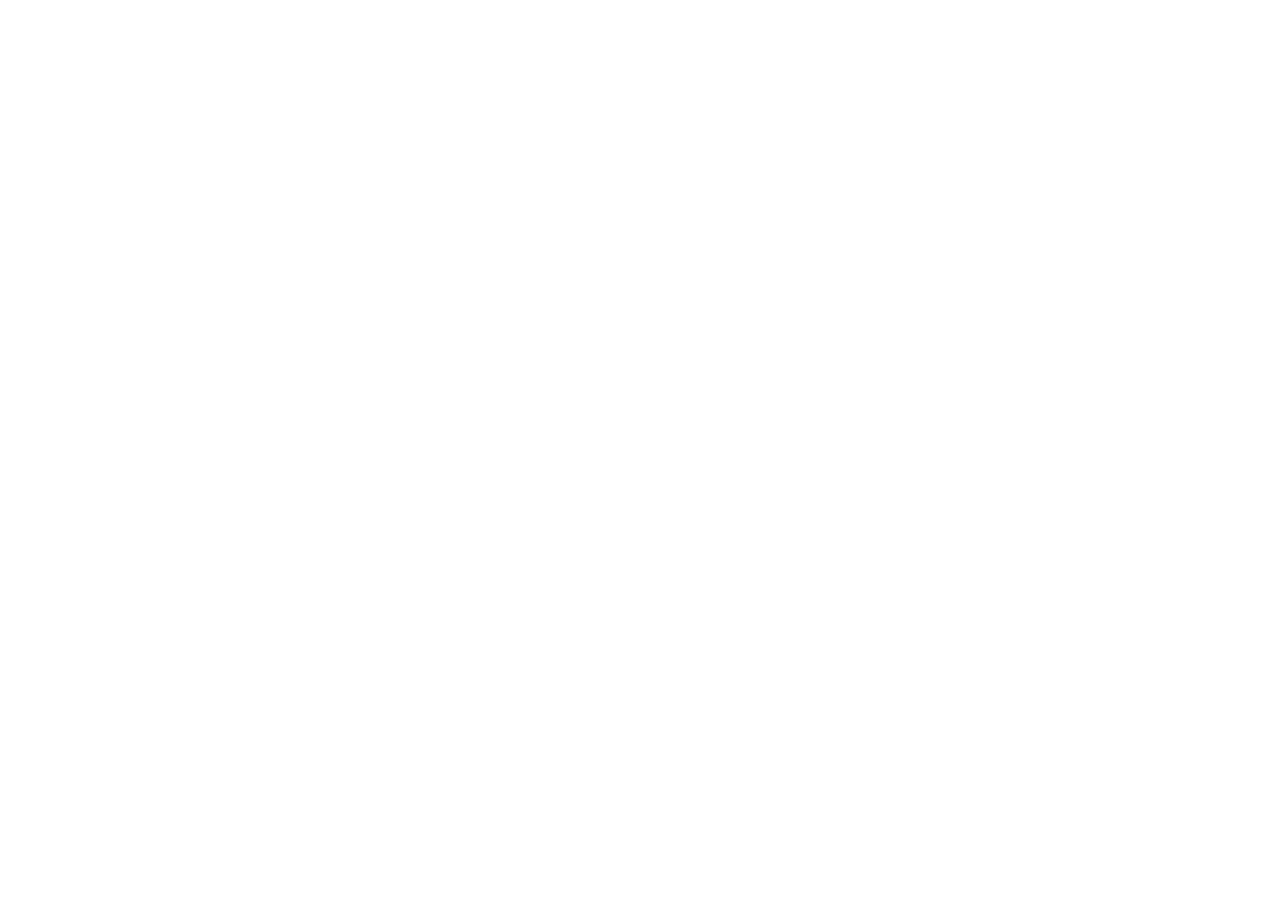
==== index.html @ 9b48b684 "init project" ====
<!DOCTYPE html>
<html lang="en">

<head>
    <meta charset="UTF-8">
    <meta name="viewport" content="width=device-width, initial-scale=1.0">
    <title>Document</title>
</head>

<body>

</body>

</html>
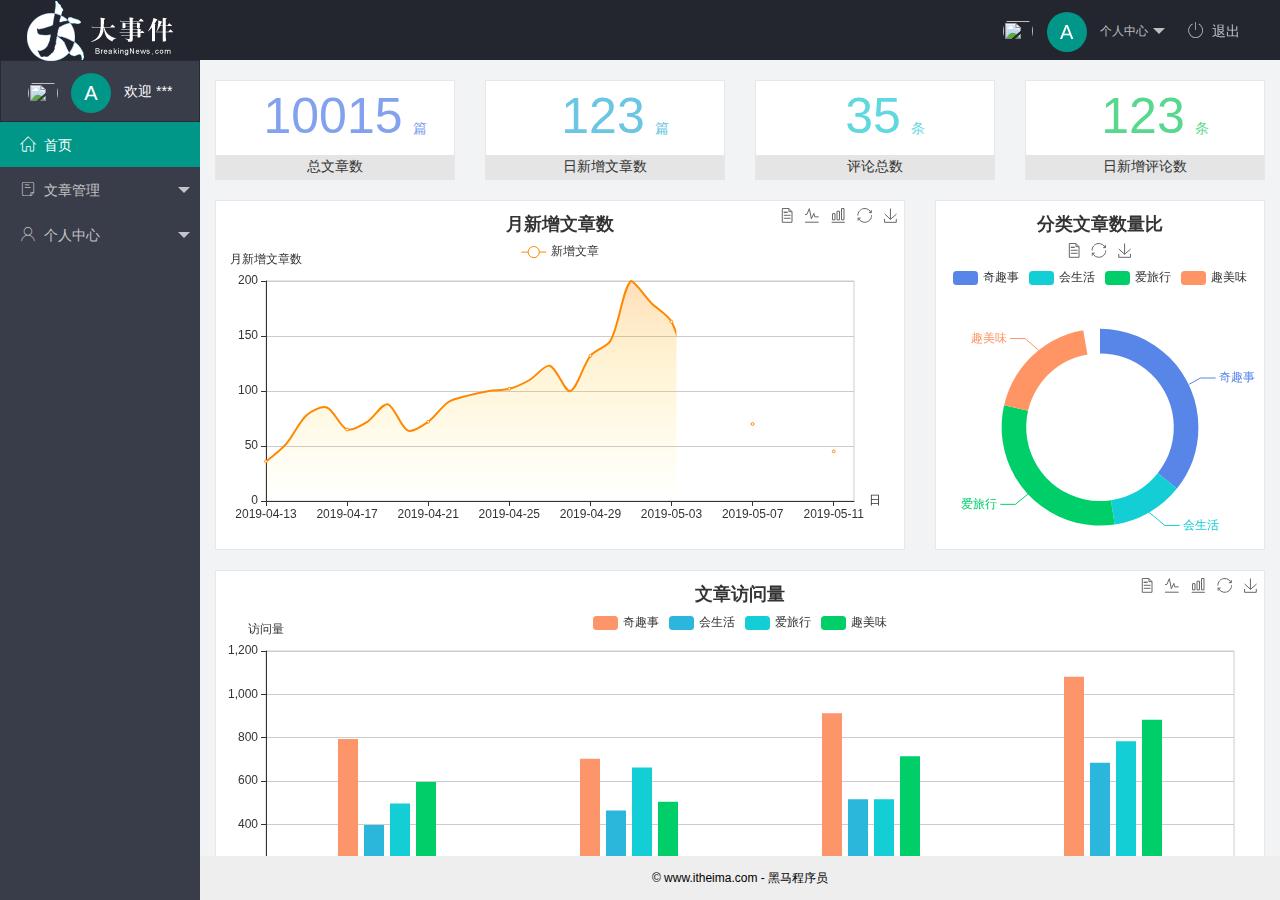
==== commit 0324b7dc: "完成了主页功能的开发" ====
--- a/index.html
+++ b/index.html
@@ -5,10 +5,81 @@
     <meta charset="UTF-8">
     <meta name="viewport" content="width=device-width, initial-scale=1.0">
     <title>Document</title>
+    <link rel="stylesheet" href="/assets/lib/layui/css/layui.css">
+    <!-- 导入第三方图标库 -->
+    <link rel="stylesheet" href="/assets/fonts/iconfont.css">
+    <link rel="stylesheet" href="/assets/css/index.css">
 </head>
 
-<body>
+<body class="layui-layout-body">
+    <div class="layui-layout layui-layout-admin">
+        <div class="layui-header">
+            <div class="layui-logo">
+                <img src="/assets/images/logo.png" alt="">
+            </div>
+            <ul class="layui-nav layui-layout-right">
+                <li class="layui-nav-item">
+                    <a href="javascript:;" class="userinfo">
+                        <img src="http://t.cn/RCzsdCq" class="layui-nav-img">
+                        <span class="text-avatar">A</span> 个人中心
+                    </a>
+                    <dl class="layui-nav-child">
+                        <dd><a href="javascript:;">基本资料</a></dd>
+                        <dd><a href="javascript:;">更换头像</a></dd>
+                        <dd><a href="javascript:;">重置密码</a></dd>
+                    </dl>
+                </li>
+                <li class="layui-nav-item"><a href="javascript:;" id="btnLogout"><span
+                            class="iconfont icon-tuichu"></span>退出</a></li>
+            </ul>
+        </div>
 
+        <div class="layui-side layui-bg-black">
+            <div class="layui-side-scroll">
+                <!-- 左侧导航区域（可配合layui已有的垂直导航） -->
+                <ul class="layui-nav layui-nav-tree" lay-filter="test" lay-shrink="all">
+                    <div class="userinfo">
+                        <img src="http://t.cn/RCzsdCq" class="layui-nav-img">
+                        <span class="text-avatar">A</span>
+                        <span id="welcome">欢迎 ***</span>
+                    </div>
+                    <li class="layui-nav-item layui-this">
+                        <a href="/home/dashboard.html" target="fm"><span class="iconfont icon-home"></span>首页</a>
+                    </li>
+                    <li class="layui-nav-item">
+                        <a class="" href="javascript:;"><span class="iconfont icon-16"></span>文章管理</a>
+                        <dl class="layui-nav-child">
+                            <dd><a href="javascript:;"><i class="layui-icon layui-icon-app"></i>文章类别</a></dd>
+                            <dd><a href="javascript:;"><i class="layui-icon layui-icon-app"></i>文章列表</a></dd>
+                            <dd><a href="javascript:;"><i class="layui-icon layui-icon-app"></i>发表文章</a></dd>
+                        </dl>
+                    </li>
+                    <li class="layui-nav-item">
+                        <a href="javascript:;"><span class="iconfont icon-user"></span>个人中心</a>
+                        <dl class="layui-nav-child">
+                            <dd><a href="javascript:;"><i class="layui-icon layui-icon-app"></i>基本资料</a></dd>
+                            <dd><a href="javascript:;"><i class="layui-icon layui-icon-app"></i>更换头像</a></dd>
+                            <dd><a href="javascript:;"><i class="layui-icon layui-icon-app"></i>重置密码</a></dd>
+                        </dl>
+                    </li>
+                </ul>
+            </div>
+        </div>
+
+        <div class="layui-body">
+            <iframe name="fm" src="/home/dashboard.html" frameborder="0"></iframe>
+        </div>
+
+        <div class="layui-footer">
+            <!-- 底部固定区域 -->
+            © www.itheima.com - 黑马程序员
+        </div>
+    </div>
+    <!-- 导入layui的js文件 -->
+    <script src="/assets/lib/layui/layui.all.js"></script>
+    <script src="/assets/lib/jquery.js"></script>
+    <script src="/assets/js/baseAPI.js"></script>
+    <script src="/assets/js/index.js"></script>
 </body>
 
 </html>--- a/assets/lib/layui/css/layui.css
+++ b/assets/lib/layui/css/layui.css
@@ -0,0 +1,2 @@
+/** layui-v2.5.5 MIT License By https://www.layui.com */
+ .layui-inline,img{display:inline-block;vertical-align:middle}h1,h2,h3,h4,h5,h6{font-weight:400}.layui-edge,.layui-header,.layui-inline,.layui-main{position:relative}.layui-body,.layui-edge,.layui-elip{overflow:hidden}.layui-btn,.layui-edge,.layui-inline,img{vertical-align:middle}.layui-btn,.layui-disabled,.layui-icon,.layui-unselect{-moz-user-select:none;-webkit-user-select:none;-ms-user-select:none}.layui-elip,.layui-form-checkbox span,.layui-form-pane .layui-form-label{text-overflow:ellipsis;white-space:nowrap}.layui-breadcrumb,.layui-tree-btnGroup{visibility:hidden}blockquote,body,button,dd,div,dl,dt,form,h1,h2,h3,h4,h5,h6,input,li,ol,p,pre,td,textarea,th,ul{margin:0;padding:0;-webkit-tap-highlight-color:rgba(0,0,0,0)}a:active,a:hover{outline:0}img{border:none}li{list-style:none}table{border-collapse:collapse;border-spacing:0}h4,h5,h6{font-size:100%}button,input,optgroup,option,select,textarea{font-family:inherit;font-size:inherit;font-style:inherit;font-weight:inherit;outline:0}pre{white-space:pre-wrap;white-space:-moz-pre-wrap;white-space:-pre-wrap;white-space:-o-pre-wrap;word-wrap:break-word}body{line-height:24px;font:14px Helvetica Neue,Helvetica,PingFang SC,Tahoma,Arial,sans-serif}hr{height:1px;margin:10px 0;border:0;clear:both}a{color:#333;text-decoration:none}a:hover{color:#777}a cite{font-style:normal;*cursor:pointer}.layui-border-box,.layui-border-box *{box-sizing:border-box}.layui-box,.layui-box *{box-sizing:content-box}.layui-clear{clear:both;*zoom:1}.layui-clear:after{content:'\20';clear:both;*zoom:1;display:block;height:0}.layui-inline{*display:inline;*zoom:1}.layui-edge{display:inline-block;width:0;height:0;border-width:6px;border-style:dashed;border-color:transparent}.layui-edge-top{top:-4px;border-bottom-color:#999;border-bottom-style:solid}.layui-edge-right{border-left-color:#999;border-left-style:solid}.layui-edge-bottom{top:2px;border-top-color:#999;border-top-style:solid}.layui-edge-left{border-right-color:#999;border-right-style:solid}.layui-disabled,.layui-disabled:hover{color:#d2d2d2!important;cursor:not-allowed!important}.layui-circle{border-radius:100%}.layui-show{display:block!important}.layui-hide{display:none!important}@font-face{font-family:layui-icon;src:url(../font/iconfont.eot?v=250);src:url(../font/iconfont.eot?v=250#iefix) format('embedded-opentype'),url(../font/iconfont.woff2?v=250) format('woff2'),url(../font/iconfont.woff?v=250) format('woff'),url(../font/iconfont.ttf?v=250) format('truetype'),url(../font/iconfont.svg?v=250#layui-icon) format('svg')}.layui-icon{font-family:layui-icon!important;font-size:16px;font-style:normal;-webkit-font-smoothing:antialiased;-moz-osx-font-smoothing:grayscale}.layui-icon-reply-fill:before{content:"\e611"}.layui-icon-set-fill:before{content:"\e614"}.layui-icon-menu-fill:before{content:"\e60f"}.layui-icon-search:before{content:"\e615"}.layui-icon-share:before{content:"\e641"}.layui-icon-set-sm:before{content:"\e620"}.layui-icon-engine:before{content:"\e628"}.layui-icon-close:before{content:"\1006"}.layui-icon-close-fill:before{content:"\1007"}.layui-icon-chart-screen:before{content:"\e629"}.layui-icon-star:before{content:"\e600"}.layui-icon-circle-dot:before{content:"\e617"}.layui-icon-chat:before{content:"\e606"}.layui-icon-release:before{content:"\e609"}.layui-icon-list:before{content:"\e60a"}.layui-icon-chart:before{content:"\e62c"}.layui-icon-ok-circle:before{content:"\1005"}.layui-icon-layim-theme:before{content:"\e61b"}.layui-icon-table:before{content:"\e62d"}.layui-icon-right:before{content:"\e602"}.layui-icon-left:before{content:"\e603"}.layui-icon-cart-simple:before{content:"\e698"}.layui-icon-face-cry:before{content:"\e69c"}.layui-icon-face-smile:before{content:"\e6af"}.layui-icon-survey:before{content:"\e6b2"}.layui-icon-tree:before{content:"\e62e"}.layui-icon-upload-circle:before{content:"\e62f"}.layui-icon-add-circle:before{content:"\e61f"}.layui-icon-download-circle:before{content:"\e601"}.layui-icon-templeate-1:before{content:"\e630"}.layui-icon-util:before{content:"\e631"}.layui-icon-face-surprised:before{content:"\e664"}.layui-icon-edit:before{content:"\e642"}.layui-icon-speaker:before{content:"\e645"}.layui-icon-down:before{content:"\e61a"}.layui-icon-file:before{content:"\e621"}.layui-icon-layouts:before{content:"\e632"}.layui-icon-rate-half:before{content:"\e6c9"}.layui-icon-add-circle-fine:before{content:"\e608"}.layui-icon-prev-circle:before{content:"\e633"}.layui-icon-read:before{content:"\e705"}.layui-icon-404:before{content:"\e61c"}.layui-icon-carousel:before{content:"\e634"}.layui-icon-help:before{content:"\e607"}.layui-icon-code-circle:before{content:"\e635"}.layui-icon-water:before{content:"\e636"}.layui-icon-username:before{content:"\e66f"}.layui-icon-find-fill:before{content:"\e670"}.layui-icon-about:before{content:"\e60b"}.layui-icon-location:before{content:"\e715"}.layui-icon-up:before{content:"\e619"}.layui-icon-pause:before{content:"\e651"}.layui-icon-date:before{content:"\e637"}.layui-icon-layim-uploadfile:before{content:"\e61d"}.layui-icon-delete:before{content:"\e640"}.layui-icon-play:before{content:"\e652"}.layui-icon-top:before{content:"\e604"}.layui-icon-friends:before{content:"\e612"}.layui-icon-refresh-3:before{content:"\e9aa"}.layui-icon-ok:before{content:"\e605"}.layui-icon-layer:before{content:"\e638"}.layui-icon-face-smile-fine:before{content:"\e60c"}.layui-icon-dollar:before{content:"\e659"}.layui-icon-group:before{content:"\e613"}.layui-icon-layim-download:before{content:"\e61e"}.layui-icon-picture-fine:before{content:"\e60d"}.layui-icon-link:before{content:"\e64c"}.layui-icon-diamond:before{content:"\e735"}.layui-icon-log:before{content:"\e60e"}.layui-icon-rate-solid:before{content:"\e67a"}.layui-icon-fonts-del:before{content:"\e64f"}.layui-icon-unlink:before{content:"\e64d"}.layui-icon-fonts-clear:before{content:"\e639"}.layui-icon-triangle-r:before{content:"\e623"}.layui-icon-circle:before{content:"\e63f"}.layui-icon-radio:before{content:"\e643"}.layui-icon-align-center:before{content:"\e647"}.layui-icon-align-right:before{content:"\e648"}.layui-icon-align-left:before{content:"\e649"}.layui-icon-loading-1:before{content:"\e63e"}.layui-icon-return:before{content:"\e65c"}.layui-icon-fonts-strong:before{content:"\e62b"}.layui-icon-upload:before{content:"\e67c"}.layui-icon-dialogue:before{content:"\e63a"}.layui-icon-video:before{content:"\e6ed"}.layui-icon-headset:before{content:"\e6fc"}.layui-icon-cellphone-fine:before{content:"\e63b"}.layui-icon-add-1:before{content:"\e654"}.layui-icon-face-smile-b:before{content:"\e650"}.layui-icon-fonts-html:before{content:"\e64b"}.layui-icon-form:before{content:"\e63c"}.layui-icon-cart:before{content:"\e657"}.layui-icon-camera-fill:before{content:"\e65d"}.layui-icon-tabs:before{content:"\e62a"}.layui-icon-fonts-code:before{content:"\e64e"}.layui-icon-fire:before{content:"\e756"}.layui-icon-set:before{content:"\e716"}.layui-icon-fonts-u:before{content:"\e646"}.layui-icon-triangle-d:before{content:"\e625"}.layui-icon-tips:before{content:"\e702"}.layui-icon-picture:before{content:"\e64a"}.layui-icon-more-vertical:before{content:"\e671"}.layui-icon-flag:before{content:"\e66c"}.layui-icon-loading:before{content:"\e63d"}.layui-icon-fonts-i:before{content:"\e644"}.layui-icon-refresh-1:before{content:"\e666"}.layui-icon-rmb:before{content:"\e65e"}.layui-icon-home:before{content:"\e68e"}.layui-icon-user:before{content:"\e770"}.layui-icon-notice:before{content:"\e667"}.layui-icon-login-weibo:before{content:"\e675"}.layui-icon-voice:before{content:"\e688"}.layui-icon-upload-drag:before{content:"\e681"}.layui-icon-login-qq:before{content:"\e676"}.layui-icon-snowflake:before{content:"\e6b1"}.layui-icon-file-b:before{content:"\e655"}.layui-icon-template:before{content:"\e663"}.layui-icon-auz:before{content:"\e672"}.layui-icon-console:before{content:"\e665"}.layui-icon-app:before{content:"\e653"}.layui-icon-prev:before{content:"\e65a"}.layui-icon-website:before{content:"\e7ae"}.layui-icon-next:before{content:"\e65b"}.layui-icon-component:before{content:"\e857"}.layui-icon-more:before{content:"\e65f"}.layui-icon-login-wechat:before{content:"\e677"}.layui-icon-shrink-right:before{content:"\e668"}.layui-icon-spread-left:before{content:"\e66b"}.layui-icon-camera:before{content:"\e660"}.layui-icon-note:before{content:"\e66e"}.layui-icon-refresh:before{content:"\e669"}.layui-icon-female:before{content:"\e661"}.layui-icon-male:before{content:"\e662"}.layui-icon-password:before{content:"\e673"}.layui-icon-senior:before{content:"\e674"}.layui-icon-theme:before{content:"\e66a"}.layui-icon-tread:before{content:"\e6c5"}.layui-icon-praise:before{content:"\e6c6"}.layui-icon-star-fill:before{content:"\e658"}.layui-icon-rate:before{content:"\e67b"}.layui-icon-template-1:before{content:"\e656"}.layui-icon-vercode:before{content:"\e679"}.layui-icon-cellphone:before{content:"\e678"}.layui-icon-screen-full:before{content:"\e622"}.layui-icon-screen-restore:before{content:"\e758"}.layui-icon-cols:before{content:"\e610"}.layui-icon-export:before{content:"\e67d"}.layui-icon-print:before{content:"\e66d"}.layui-icon-slider:before{content:"\e714"}.layui-icon-addition:before{content:"\e624"}.layui-icon-subtraction:before{content:"\e67e"}.layui-icon-service:before{content:"\e626"}.layui-icon-transfer:before{content:"\e691"}.layui-main{width:1140px;margin:0 auto}.layui-header{z-index:1000;height:60px}.layui-header a:hover{transition:all .5s;-webkit-transition:all .5s}.layui-side{position:fixed;left:0;top:0;bottom:0;z-index:999;width:200px;overflow-x:hidden}.layui-side-scroll{position:relative;width:220px;height:100%;overflow-x:hidden}.layui-body{position:absolute;left:200px;right:0;top:0;bottom:0;z-index:998;width:auto;overflow-y:auto;box-sizing:border-box}.layui-layout-body{overflow:hidden}.layui-layout-admin .layui-header{background-color:#23262E}.layui-layout-admin .layui-side{top:60px;width:200px;overflow-x:hidden}.layui-layout-admin .layui-body{position:fixed;top:60px;bottom:44px}.layui-layout-admin .layui-main{width:auto;margin:0 15px}.layui-layout-admin .layui-footer{position:fixed;left:200px;right:0;bottom:0;height:44px;line-height:44px;padding:0 15px;background-color:#eee}.layui-layout-admin .layui-logo{position:absolute;left:0;top:0;width:200px;height:100%;line-height:60px;text-align:center;color:#009688;font-size:16px}.layui-layout-admin .layui-header .layui-nav{background:0 0}.layui-layout-left{position:absolute!important;left:200px;top:0}.layui-layout-right{position:absolute!important;right:0;top:0}.layui-container{position:relative;margin:0 auto;padding:0 15px;box-sizing:border-box}.layui-fluid{position:relative;margin:0 auto;padding:0 15px}.layui-row:after,.layui-row:before{content:'';display:block;clear:both}.layui-col-lg1,.layui-col-lg10,.layui-col-lg11,.layui-col-lg12,.layui-col-lg2,.layui-col-lg3,.layui-col-lg4,.layui-col-lg5,.layui-col-lg6,.layui-col-lg7,.layui-col-lg8,.layui-col-lg9,.layui-col-md1,.layui-col-md10,.layui-col-md11,.layui-col-md12,.layui-col-md2,.layui-col-md3,.layui-col-md4,.layui-col-md5,.layui-col-md6,.layui-col-md7,.layui-col-md8,.layui-col-md9,.layui-col-sm1,.layui-col-sm10,.layui-col-sm11,.layui-col-sm12,.layui-col-sm2,.layui-col-sm3,.layui-col-sm4,.layui-col-sm5,.layui-col-sm6,.layui-col-sm7,.layui-col-sm8,.layui-col-sm9,.layui-col-xs1,.layui-col-xs10,.layui-col-xs11,.layui-col-xs12,.layui-col-xs2,.layui-col-xs3,.layui-col-xs4,.layui-col-xs5,.layui-col-xs6,.layui-col-xs7,.layui-col-xs8,.layui-col-xs9{position:relative;display:block;box-sizing:border-box}.layui-col-xs1,.layui-col-xs10,.layui-col-xs11,.layui-col-xs12,.layui-col-xs2,.layui-col-xs3,.layui-col-xs4,.layui-col-xs5,.layui-col-xs6,.layui-col-xs7,.layui-col-xs8,.layui-col-xs9{float:left}.layui-col-xs1{width:8.33333333%}.layui-col-xs2{width:16.66666667%}.layui-col-xs3{width:25%}.layui-col-xs4{width:33.33333333%}.layui-col-xs5{width:41.66666667%}.layui-col-xs6{width:50%}.layui-col-xs7{width:58.33333333%}.layui-col-xs8{width:66.66666667%}.layui-col-xs9{width:75%}.layui-col-xs10{width:83.33333333%}.layui-col-xs11{width:91.66666667%}.layui-col-xs12{width:100%}.layui-col-xs-offset1{margin-left:8.33333333%}.layui-col-xs-offset2{margin-left:16.66666667%}.layui-col-xs-offset3{margin-left:25%}.layui-col-xs-offset4{margin-left:33.33333333%}.layui-col-xs-offset5{margin-left:41.66666667%}.layui-col-xs-offset6{margin-left:50%}.layui-col-xs-offset7{margin-left:58.33333333%}.layui-col-xs-offset8{margin-left:66.66666667%}.layui-col-xs-offset9{margin-left:75%}.layui-col-xs-offset10{margin-left:83.33333333%}.layui-col-xs-offset11{margin-left:91.66666667%}.layui-col-xs-offset12{margin-left:100%}@media screen and (max-width:768px){.layui-hide-xs{display:none!important}.layui-show-xs-block{display:block!important}.layui-show-xs-inline{display:inline!important}.layui-show-xs-inline-block{display:inline-block!important}}@media screen and (min-width:768px){.layui-container{width:750px}.layui-hide-sm{display:none!important}.layui-show-sm-block{display:block!important}.layui-show-sm-inline{display:inline!important}.layui-show-sm-inline-block{display:inline-block!important}.layui-col-sm1,.layui-col-sm10,.layui-col-sm11,.layui-col-sm12,.layui-col-sm2,.layui-col-sm3,.layui-col-sm4,.layui-col-sm5,.layui-col-sm6,.layui-col-sm7,.layui-col-sm8,.layui-col-sm9{float:left}.layui-col-sm1{width:8.33333333%}.layui-col-sm2{width:16.66666667%}.layui-col-sm3{width:25%}.layui-col-sm4{width:33.33333333%}.layui-col-sm5{width:41.66666667%}.layui-col-sm6{width:50%}.layui-col-sm7{width:58.33333333%}.layui-col-sm8{width:66.66666667%}.layui-col-sm9{width:75%}.layui-col-sm10{width:83.33333333%}.layui-col-sm11{width:91.66666667%}.layui-col-sm12{width:100%}.layui-col-sm-offset1{margin-left:8.33333333%}.layui-col-sm-offset2{margin-left:16.66666667%}.layui-col-sm-offset3{margin-left:25%}.layui-col-sm-offset4{margin-left:33.33333333%}.layui-col-sm-offset5{margin-left:41.66666667%}.layui-col-sm-offset6{margin-left:50%}.layui-col-sm-offset7{margin-left:58.33333333%}.layui-col-sm-offset8{margin-left:66.66666667%}.layui-col-sm-offset9{margin-left:75%}.layui-col-sm-offset10{margin-left:83.33333333%}.layui-col-sm-offset11{margin-left:91.66666667%}.layui-col-sm-offset12{margin-left:100%}}@media screen and (min-width:992px){.layui-container{width:970px}.layui-hide-md{display:none!important}.layui-show-md-block{display:block!important}.layui-show-md-inline{display:inline!important}.layui-show-md-inline-block{display:inline-block!important}.layui-col-md1,.layui-col-md10,.layui-col-md11,.layui-col-md12,.layui-col-md2,.layui-col-md3,.layui-col-md4,.layui-col-md5,.layui-col-md6,.layui-col-md7,.layui-col-md8,.layui-col-md9{float:left}.layui-col-md1{width:8.33333333%}.layui-col-md2{width:16.66666667%}.layui-col-md3{width:25%}.layui-col-md4{width:33.33333333%}.layui-col-md5{width:41.66666667%}.layui-col-md6{width:50%}.layui-col-md7{width:58.33333333%}.layui-col-md8{width:66.66666667%}.layui-col-md9{width:75%}.layui-col-md10{width:83.33333333%}.layui-col-md11{width:91.66666667%}.layui-col-md12{width:100%}.layui-col-md-offset1{margin-left:8.33333333%}.layui-col-md-offset2{margin-left:16.66666667%}.layui-col-md-offset3{margin-left:25%}.layui-col-md-offset4{margin-left:33.33333333%}.layui-col-md-offset5{margin-left:41.66666667%}.layui-col-md-offset6{margin-left:50%}.layui-col-md-offset7{margin-left:58.33333333%}.layui-col-md-offset8{margin-left:66.66666667%}.layui-col-md-offset9{margin-left:75%}.layui-col-md-offset10{margin-left:83.33333333%}.layui-col-md-offset11{margin-left:91.66666667%}.layui-col-md-offset12{margin-left:100%}}@media screen and (min-width:1200px){.layui-container{width:1170px}.layui-hide-lg{display:none!important}.layui-show-lg-block{display:block!important}.layui-show-lg-inline{display:inline!important}.layui-show-lg-inline-block{display:inline-block!important}.layui-col-lg1,.layui-col-lg10,.layui-col-lg11,.layui-col-lg12,.layui-col-lg2,.layui-col-lg3,.layui-col-lg4,.layui-col-lg5,.layui-col-lg6,.layui-col-lg7,.layui-col-lg8,.layui-col-lg9{float:left}.layui-col-lg1{width:8.33333333%}.layui-col-lg2{width:16.66666667%}.layui-col-lg3{width:25%}.layui-col-lg4{width:33.33333333%}.layui-col-lg5{width:41.66666667%}.layui-col-lg6{width:50%}.layui-col-lg7{width:58.33333333%}.layui-col-lg8{width:66.66666667%}.layui-col-lg9{width:75%}.layui-col-lg10{width:83.33333333%}.layui-col-lg11{width:91.66666667%}.layui-col-lg12{width:100%}.layui-col-lg-offset1{margin-left:8.33333333%}.layui-col-lg-offset2{margin-left:16.66666667%}.layui-col-lg-offset3{margin-left:25%}.layui-col-lg-offset4{margin-left:33.33333333%}.layui-col-lg-offset5{margin-left:41.66666667%}.layui-col-lg-offset6{margin-left:50%}.layui-col-lg-offset7{margin-left:58.33333333%}.layui-col-lg-offset8{margin-left:66.66666667%}.layui-col-lg-offset9{margin-left:75%}.layui-col-lg-offset10{margin-left:83.33333333%}.layui-col-lg-offset11{margin-left:91.66666667%}.layui-col-lg-offset12{margin-left:100%}}.layui-col-space1{margin:-.5px}.layui-col-space1>*{padding:.5px}.layui-col-space3{margin:-1.5px}.layui-col-space3>*{padding:1.5px}.layui-col-space5{margin:-2.5px}.layui-col-space5>*{padding:2.5px}.layui-col-space8{margin:-3.5px}.layui-col-space8>*{padding:3.5px}.layui-col-space10{margin:-5px}.layui-col-space10>*{padding:5px}.layui-col-space12{margin:-6px}.layui-col-space12>*{padding:6px}.layui-col-space15{margin:-7.5px}.layui-col-space15>*{padding:7.5px}.layui-col-space18{margin:-9px}.layui-col-space18>*{padding:9px}.layui-col-space20{margin:-10px}.layui-col-space20>*{padding:10px}.layui-col-space22{margin:-11px}.layui-col-space22>*{padding:11px}.layui-col-space25{margin:-12.5px}.layui-col-space25>*{padding:12.5px}.layui-col-space30{margin:-15px}.layui-col-space30>*{padding:15px}.layui-btn,.layui-input,.layui-select,.layui-textarea,.layui-upload-button{outline:0;-webkit-appearance:none;transition:all .3s;-webkit-transition:all .3s;box-sizing:border-box}.layui-elem-quote{margin-bottom:10px;padding:15px;line-height:22px;border-left:5px solid #009688;border-radius:0 2px 2px 0;background-color:#f2f2f2}.layui-quote-nm{border-style:solid;border-width:1px 1px 1px 5px;background:0 0}.layui-elem-field{margin-bottom:10px;padding:0;border-width:1px;border-style:solid}.layui-elem-field legend{margin-left:20px;padding:0 10px;font-size:20px;font-weight:300}.layui-field-title{margin:10px 0 20px;border-width:1px 0 0}.layui-field-box{padding:10px 15px}.layui-field-title .layui-field-box{padding:10px 0}.layui-progress{position:relative;height:6px;border-radius:20px;background-color:#e2e2e2}.layui-progress-bar{position:absolute;left:0;top:0;width:0;max-width:100%;height:6px;border-radius:20px;text-align:right;background-color:#5FB878;transition:all .3s;-webkit-transition:all .3s}.layui-progress-big,.layui-progress-big .layui-progress-bar{height:18px;line-height:18px}.layui-progress-text{position:relative;top:-20px;line-height:18px;font-size:12px;color:#666}.layui-progress-big .layui-progress-text{position:static;padding:0 10px;color:#fff}.layui-collapse{border-width:1px;border-style:solid;border-radius:2px}.layui-colla-content,.layui-colla-item{border-top-width:1px;border-top-style:solid}.layui-colla-item:first-child{border-top:none}.layui-colla-title{position:relative;height:42px;line-height:42px;padding:0 15px 0 35px;color:#333;background-color:#f2f2f2;cursor:pointer;font-size:14px;overflow:hidden}.layui-colla-content{display:none;padding:10px 15px;line-height:22px;color:#666}.layui-colla-icon{position:absolute;left:15px;top:0;font-size:14px}.layui-card{margin-bottom:15px;border-radius:2px;background-color:#fff;box-shadow:0 1px 2px 0 rgba(0,0,0,.05)}.layui-card:last-child{margin-bottom:0}.layui-card-header{position:relative;height:42px;line-height:42px;padding:0 15px;border-bottom:1px solid #f6f6f6;color:#333;border-radius:2px 2px 0 0;font-size:14px}.layui-bg-black,.layui-bg-blue,.layui-bg-cyan,.layui-bg-green,.layui-bg-orange,.layui-bg-red{color:#fff!important}.layui-card-body{position:relative;padding:10px 15px;line-height:24px}.layui-card-body[pad15]{padding:15px}.layui-card-body[pad20]{padding:20px}.layui-card-body .layui-table{margin:5px 0}.layui-card .layui-tab{margin:0}.layui-panel-window{position:relative;padding:15px;border-radius:0;border-top:5px solid #E6E6E6;background-color:#fff}.layui-auxiliar-moving{position:fixed;left:0;right:0;top:0;bottom:0;width:100%;height:100%;background:0 0;z-index:9999999999}.layui-form-label,.layui-form-mid,.layui-form-select,.layui-input-block,.layui-input-inline,.layui-textarea{position:relative}.layui-bg-red{background-color:#FF5722!important}.layui-bg-orange{background-color:#FFB800!important}.layui-bg-green{background-color:#009688!important}.layui-bg-cyan{background-color:#2F4056!important}.layui-bg-blue{background-color:#1E9FFF!important}.layui-bg-black{background-color:#393D49!important}.layui-bg-gray{background-color:#eee!important;color:#666!important}.layui-badge-rim,.layui-colla-content,.layui-colla-item,.layui-collapse,.layui-elem-field,.layui-form-pane .layui-form-item[pane],.layui-form-pane .layui-form-label,.layui-input,.layui-layedit,.layui-layedit-tool,.layui-quote-nm,.layui-select,.layui-tab-bar,.layui-tab-card,.layui-tab-title,.layui-tab-title .layui-this:after,.layui-textarea{border-color:#e6e6e6}.layui-timeline-item:before,hr{background-color:#e6e6e6}.layui-text{line-height:22px;font-size:14px;color:#666}.layui-text h1,.layui-text h2,.layui-text h3{font-weight:500;color:#333}.layui-text h1{font-size:30px}.layui-text h2{font-size:24px}.layui-text h3{font-size:18px}.layui-text a:not(.layui-btn){color:#01AAED}.layui-text a:not(.layui-btn):hover{text-decoration:underline}.layui-text ul{padding:5px 0 5px 15px}.layui-text ul li{margin-top:5px;list-style-type:disc}.layui-text em,.layui-word-aux{color:#999!important;padding:0 5px!important}.layui-btn{display:inline-block;height:38px;line-height:38px;padding:0 18px;background-color:#009688;color:#fff;white-space:nowrap;text-align:center;font-size:14px;border:none;border-radius:2px;cursor:pointer}.layui-btn:hover{opacity:.8;filter:alpha(opacity=80);color:#fff}.layui-btn:active{opacity:1;filter:alpha(opacity=100)}.layui-btn+.layui-btn{margin-left:10px}.layui-btn-container{font-size:0}.layui-btn-container .layui-btn{margin-right:10px;margin-bottom:10px}.layui-btn-container .layui-btn+.layui-btn{margin-left:0}.layui-table .layui-btn-container .layui-btn{margin-bottom:9px}.layui-btn-radius{border-radius:100px}.layui-btn .layui-icon{margin-right:3px;font-size:18px;vertical-align:bottom;vertical-align:middle\9}.layui-btn-primary{border:1px solid #C9C9C9;background-color:#fff;color:#555}.layui-btn-primary:hover{border-color:#009688;color:#333}.layui-btn-normal{background-color:#1E9FFF}.layui-btn-warm{background-color:#FFB800}.layui-btn-danger{background-color:#FF5722}.layui-btn-checked{background-color:#5FB878}.layui-btn-disabled,.layui-btn-disabled:active,.layui-btn-disabled:hover{border:1px solid #e6e6e6;background-color:#FBFBFB;color:#C9C9C9;cursor:not-allowed;opacity:1}.layui-btn-lg{height:44px;line-height:44px;padding:0 25px;font-size:16px}.layui-btn-sm{height:30px;line-height:30px;padding:0 10px;font-size:12px}.layui-btn-sm i{font-size:16px!important}.layui-btn-xs{height:22px;line-height:22px;padding:0 5px;font-size:12px}.layui-btn-xs i{font-size:14px!important}.layui-btn-group{display:inline-block;vertical-align:middle;font-size:0}.layui-btn-group .layui-btn{margin-left:0!important;margin-right:0!important;border-left:1px solid rgba(255,255,255,.5);border-radius:0}.layui-btn-group .layui-btn-primary{border-left:none}.layui-btn-group .layui-btn-primary:hover{border-color:#C9C9C9;color:#009688}.layui-btn-group .layui-btn:first-child{border-left:none;border-radius:2px 0 0 2px}.layui-btn-group .layui-btn-primary:first-child{border-left:1px solid #c9c9c9}.layui-btn-group .layui-btn:last-child{border-radius:0 2px 2px 0}.layui-btn-group .layui-btn+.layui-btn{margin-left:0}.layui-btn-group+.layui-btn-group{margin-left:10px}.layui-btn-fluid{width:100%}.layui-input,.layui-select,.layui-textarea{height:38px;line-height:1.3;line-height:38px\9;border-width:1px;border-style:solid;background-color:#fff;border-radius:2px}.layui-input::-webkit-input-placeholder,.layui-select::-webkit-input-placeholder,.layui-textarea::-webkit-input-placeholder{line-height:1.3}.layui-input,.layui-textarea{display:block;width:100%;padding-left:10px}.layui-input:hover,.layui-textarea:hover{border-color:#D2D2D2!important}.layui-input:focus,.layui-textarea:focus{border-color:#C9C9C9!important}.layui-textarea{min-height:100px;height:auto;line-height:20px;padding:6px 10px;resize:vertical}.layui-select{padding:0 10px}.layui-form input[type=checkbox],.layui-form input[type=radio],.layui-form select{display:none}.layui-form [lay-ignore]{display:initial}.layui-form-item{margin-bottom:15px;clear:both;*zoom:1}.layui-form-item:after{content:'\20';clear:both;*zoom:1;display:block;height:0}.layui-form-label{float:left;display:block;padding:9px 15px;width:80px;font-weight:400;line-height:20px;text-align:right}.layui-form-label-col{display:block;float:none;padding:9px 0;line-height:20px;text-align:left}.layui-form-item .layui-inline{margin-bottom:5px;margin-right:10px}.layui-input-block{margin-left:110px;min-height:36px}.layui-input-inline{display:inline-block;vertical-align:middle}.layui-form-item .layui-input-inline{float:left;width:190px;margin-right:10px}.layui-form-text .layui-input-inline{width:auto}.layui-form-mid{float:left;display:block;padding:9px 0!important;line-height:20px;margin-right:10px}.layui-form-danger+.layui-form-select .layui-input,.layui-form-danger:focus{border-color:#FF5722!important}.layui-form-select .layui-input{padding-right:30px;cursor:pointer}.layui-form-select .layui-edge{position:absolute;right:10px;top:50%;margin-top:-3px;cursor:pointer;border-width:6px;border-top-color:#c2c2c2;border-top-style:solid;transition:all .3s;-webkit-transition:all .3s}.layui-form-select dl{display:none;position:absolute;left:0;top:42px;padding:5px 0;z-index:899;min-width:100%;border:1px solid #d2d2d2;max-height:300px;overflow-y:auto;background-color:#fff;border-radius:2px;box-shadow:0 2px 4px rgba(0,0,0,.12);box-sizing:border-box}.layui-form-select dl dd,.layui-form-select dl dt{padding:0 10px;line-height:36px;white-space:nowrap;overflow:hidden;text-overflow:ellipsis}.layui-form-select dl dt{font-size:12px;color:#999}.layui-form-select dl dd{cursor:pointer}.layui-form-select dl dd:hover{background-color:#f2f2f2;-webkit-transition:.5s all;transition:.5s all}.layui-form-select .layui-select-group dd{padding-left:20px}.layui-form-select dl dd.layui-select-tips{padding-left:10px!important;color:#999}.layui-form-select dl dd.layui-this{background-color:#5FB878;color:#fff}.layui-form-checkbox,.layui-form-select dl dd.layui-disabled{background-color:#fff}.layui-form-selected dl{display:block}.layui-form-checkbox,.layui-form-checkbox *,.layui-form-switch{display:inline-block;vertical-align:middle}.layui-form-selected .layui-edge{margin-top:-9px;-webkit-transform:rotate(180deg);transform:rotate(180deg);margin-top:-3px\9}:root .layui-form-selected .layui-edge{margin-top:-9px\0/IE9}.layui-form-selectup dl{top:auto;bottom:42px}.layui-select-none{margin:5px 0;text-align:center;color:#999}.layui-select-disabled .layui-disabled{border-color:#eee!important}.layui-select-disabled .layui-edge{border-top-color:#d2d2d2}.layui-form-checkbox{position:relative;height:30px;line-height:30px;margin-right:10px;padding-right:30px;cursor:pointer;font-size:0;-webkit-transition:.1s linear;transition:.1s linear;box-sizing:border-box}.layui-form-checkbox span{padding:0 10px;height:100%;font-size:14px;border-radius:2px 0 0 2px;background-color:#d2d2d2;color:#fff;overflow:hidden}.layui-form-checkbox:hover span{background-color:#c2c2c2}.layui-form-checkbox i{position:absolute;right:0;top:0;width:30px;height:28px;border:1px solid #d2d2d2;border-left:none;border-radius:0 2px 2px 0;color:#fff;font-size:20px;text-align:center}.layui-form-checkbox:hover i{border-color:#c2c2c2;color:#c2c2c2}.layui-form-checked,.layui-form-checked:hover{border-color:#5FB878}.layui-form-checked span,.layui-form-checked:hover span{background-color:#5FB878}.layui-form-checked i,.layui-form-checked:hover i{color:#5FB878}.layui-form-item .layui-form-checkbox{margin-top:4px}.layui-form-checkbox[lay-skin=primary]{height:auto!important;line-height:normal!important;min-width:18px;min-height:18px;border:none!important;margin-right:0;padding-left:28px;padding-right:0;background:0 0}.layui-form-checkbox[lay-skin=primary] span{padding-left:0;padding-right:15px;line-height:18px;background:0 0;color:#666}.layui-form-checkbox[lay-skin=primary] i{right:auto;left:0;width:16px;height:16px;line-height:16px;border:1px solid #d2d2d2;font-size:12px;border-radius:2px;background-color:#fff;-webkit-transition:.1s linear;transition:.1s linear}.layui-form-checkbox[lay-skin=primary]:hover i{border-color:#5FB878;color:#fff}.layui-form-checked[lay-skin=primary] i{border-color:#5FB878!important;background-color:#5FB878;color:#fff}.layui-checkbox-disbaled[lay-skin=primary] span{background:0 0!important;color:#c2c2c2}.layui-checkbox-disbaled[lay-skin=primary]:hover i{border-color:#d2d2d2}.layui-form-item .layui-form-checkbox[lay-skin=primary]{margin-top:10px}.layui-form-switch{position:relative;height:22px;line-height:22px;min-width:35px;padding:0 5px;margin-top:8px;border:1px solid #d2d2d2;border-radius:20px;cursor:pointer;background-color:#fff;-webkit-transition:.1s linear;transition:.1s linear}.layui-form-switch i{position:absolute;left:5px;top:3px;width:16px;height:16px;border-radius:20px;background-color:#d2d2d2;-webkit-transition:.1s linear;transition:.1s linear}.layui-form-switch em{position:relative;top:0;width:25px;margin-left:21px;padding:0!important;text-align:center!important;color:#999!important;font-style:normal!important;font-size:12px}.layui-form-onswitch{border-color:#5FB878;background-color:#5FB878}.layui-checkbox-disbaled,.layui-checkbox-disbaled i{border-color:#e2e2e2!important}.layui-form-onswitch i{left:100%;margin-left:-21px;background-color:#fff}.layui-form-onswitch em{margin-left:5px;margin-right:21px;color:#fff!important}.layui-checkbox-disbaled span{background-color:#e2e2e2!important}.layui-checkbox-disbaled:hover i{color:#fff!important}[lay-radio]{display:none}.layui-form-radio,.layui-form-radio *{display:inline-block;vertical-align:middle}.layui-form-radio{line-height:28px;margin:6px 10px 0 0;padding-right:10px;cursor:pointer;font-size:0}.layui-form-radio *{font-size:14px}.layui-form-radio>i{margin-right:8px;font-size:22px;color:#c2c2c2}.layui-form-radio>i:hover,.layui-form-radioed>i{color:#5FB878}.layui-radio-disbaled>i{color:#e2e2e2!important}.layui-form-pane .layui-form-label{width:110px;padding:8px 15px;height:38px;line-height:20px;border-width:1px;border-style:solid;border-radius:2px 0 0 2px;text-align:center;background-color:#FBFBFB;overflow:hidden;box-sizing:border-box}.layui-form-pane .layui-input-inline{margin-left:-1px}.layui-form-pane .layui-input-block{margin-left:110px;left:-1px}.layui-form-pane .layui-input{border-radius:0 2px 2px 0}.layui-form-pane .layui-form-text .layui-form-label{float:none;width:100%;border-radius:2px;box-sizing:border-box;text-align:left}.layui-form-pane .layui-form-text .layui-input-inline{display:block;margin:0;top:-1px;clear:both}.layui-form-pane .layui-form-text .layui-input-block{margin:0;left:0;top:-1px}.layui-form-pane .layui-form-text .layui-textarea{min-height:100px;border-radius:0 0 2px 2px}.layui-form-pane .layui-form-checkbox{margin:4px 0 4px 10px}.layui-form-pane .layui-form-radio,.layui-form-pane .layui-form-switch{margin-top:6px;margin-left:10px}.layui-form-pane .layui-form-item[pane]{position:relative;border-width:1px;border-style:solid}.layui-form-pane .layui-form-item[pane] .layui-form-label{position:absolute;left:0;top:0;height:100%;border-width:0 1px 0 0}.layui-form-pane .layui-form-item[pane] .layui-input-inline{margin-left:110px}@media screen and (max-width:450px){.layui-form-item .layui-form-label{text-overflow:ellipsis;overflow:hidden;white-space:nowrap}.layui-form-item .layui-inline{display:block;margin-right:0;margin-bottom:20px;clear:both}.layui-form-item .layui-inline:after{content:'\20';clear:both;display:block;height:0}.layui-form-item .layui-input-inline{display:block;float:none;left:-3px;width:auto;margin:0 0 10px 112px}.layui-form-item .layui-input-inline+.layui-form-mid{margin-left:110px;top:-5px;padding:0}.layui-form-item .layui-form-checkbox{margin-right:5px;margin-bottom:5px}}.layui-layedit{border-width:1px;border-style:solid;border-radius:2px}.layui-layedit-tool{padding:3px 5px;border-bottom-width:1px;border-bottom-style:solid;font-size:0}.layedit-tool-fixed{position:fixed;top:0;border-top:1px solid #e2e2e2}.layui-layedit-tool .layedit-tool-mid,.layui-layedit-tool .layui-icon{display:inline-block;vertical-align:middle;text-align:center;font-size:14px}.layui-layedit-tool .layui-icon{position:relative;width:32px;height:30px;line-height:30px;margin:3px 5px;color:#777;cursor:pointer;border-radius:2px}.layui-layedit-tool .layui-icon:hover{color:#393D49}.layui-layedit-tool .layui-icon:active{color:#000}.layui-layedit-tool .layedit-tool-active{background-color:#e2e2e2;color:#000}.layui-layedit-tool .layui-disabled,.layui-layedit-tool .layui-disabled:hover{color:#d2d2d2;cursor:not-allowed}.layui-layedit-tool .layedit-tool-mid{width:1px;height:18px;margin:0 10px;background-color:#d2d2d2}.layedit-tool-html{width:50px!important;font-size:30px!important}.layedit-tool-b,.layedit-tool-code,.layedit-tool-help{font-size:16px!important}.layedit-tool-d,.layedit-tool-face,.layedit-tool-image,.layedit-tool-unlink{font-size:18px!important}.layedit-tool-image input{position:absolute;font-size:0;left:0;top:0;width:100%;height:100%;opacity:.01;filter:Alpha(opacity=1);cursor:pointer}.layui-layedit-iframe iframe{display:block;width:100%}#LAY_layedit_code{overflow:hidden}.layui-laypage{display:inline-block;*display:inline;*zoom:1;vertical-align:middle;margin:10px 0;font-size:0}.layui-laypage>a:first-child,.layui-laypage>a:first-child em{border-radius:2px 0 0 2px}.layui-laypage>a:last-child,.layui-laypage>a:last-child em{border-radius:0 2px 2px 0}.layui-laypage>:first-child{margin-left:0!important}.layui-laypage>:last-child{margin-right:0!important}.layui-laypage a,.layui-laypage button,.layui-laypage input,.layui-laypage select,.layui-laypage span{border:1px solid #e2e2e2}.layui-laypage a,.layui-laypage span{display:inline-block;*display:inline;*zoom:1;vertical-align:middle;padding:0 15px;height:28px;line-height:28px;margin:0 -1px 5px 0;background-color:#fff;color:#333;font-size:12px}.layui-flow-more a *,.layui-laypage input,.layui-table-view select[lay-ignore]{display:inline-block}.layui-laypage a:hover{color:#009688}.layui-laypage em{font-style:normal}.layui-laypage .layui-laypage-spr{color:#999;font-weight:700}.layui-laypage a{text-decoration:none}.layui-laypage .layui-laypage-curr{position:relative}.layui-laypage .layui-laypage-curr em{position:relative;color:#fff}.layui-laypage .layui-laypage-curr .layui-laypage-em{position:absolute;left:-1px;top:-1px;padding:1px;width:100%;height:100%;background-color:#009688}.layui-laypage-em{border-radius:2px}.layui-laypage-next em,.layui-laypage-prev em{font-family:Sim sun;font-size:16px}.layui-laypage .layui-laypage-count,.layui-laypage .layui-laypage-limits,.layui-laypage .layui-laypage-refresh,.layui-laypage .layui-laypage-skip{margin-left:10px;margin-right:10px;padding:0;border:none}.layui-laypage .layui-laypage-limits,.layui-laypage .layui-laypage-refresh{vertical-align:top}.layui-laypage .layui-laypage-refresh i{font-size:18px;cursor:pointer}.layui-laypage select{height:22px;padding:3px;border-radius:2px;cursor:pointer}.layui-laypage .layui-laypage-skip{height:30px;line-height:30px;color:#999}.layui-laypage button,.layui-laypage input{height:30px;line-height:30px;border-radius:2px;vertical-align:top;background-color:#fff;box-sizing:border-box}.layui-laypage input{width:40px;margin:0 10px;padding:0 3px;text-align:center}.layui-laypage input:focus,.layui-laypage select:focus{border-color:#009688!important}.layui-laypage button{margin-left:10px;padding:0 10px;cursor:pointer}.layui-table,.layui-table-view{margin:10px 0}.layui-flow-more{margin:10px 0;text-align:center;color:#999;font-size:14px}.layui-flow-more a{height:32px;line-height:32px}.layui-flow-more a *{vertical-align:top}.layui-flow-more a cite{padding:0 20px;border-radius:3px;background-color:#eee;color:#333;font-style:normal}.layui-flow-more a cite:hover{opacity:.8}.layui-flow-more a i{font-size:30px;color:#737383}.layui-table{width:100%;background-color:#fff;color:#666}.layui-table tr{transition:all .3s;-webkit-transition:all .3s}.layui-table th{text-align:left;font-weight:400}.layui-table tbody tr:hover,.layui-table thead tr,.layui-table-click,.layui-table-header,.layui-table-hover,.layui-table-mend,.layui-table-patch,.layui-table-tool,.layui-table-total,.layui-table-total tr,.layui-table[lay-even] tr:nth-child(even){background-color:#f2f2f2}.layui-table td,.layui-table th,.layui-table-col-set,.layui-table-fixed-r,.layui-table-grid-down,.layui-table-header,.layui-table-page,.layui-table-tips-main,.layui-table-tool,.layui-table-total,.layui-table-view,.layui-table[lay-skin=line],.layui-table[lay-skin=row]{border-width:1px;border-style:solid;border-color:#e6e6e6}.layui-table td,.layui-table th{position:relative;padding:9px 15px;min-height:20px;line-height:20px;font-size:14px}.layui-table[lay-skin=line] td,.layui-table[lay-skin=line] th{border-width:0 0 1px}.layui-table[lay-skin=row] td,.layui-table[lay-skin=row] th{border-width:0 1px 0 0}.layui-table[lay-skin=nob] td,.layui-table[lay-skin=nob] th{border:none}.layui-table img{max-width:100px}.layui-table[lay-size=lg] td,.layui-table[lay-size=lg] th{padding:15px 30px}.layui-table-view .layui-table[lay-size=lg] .layui-table-cell{height:40px;line-height:40px}.layui-table[lay-size=sm] td,.layui-table[lay-size=sm] th{font-size:12px;padding:5px 10px}.layui-table-view .layui-table[lay-size=sm] .layui-table-cell{height:20px;line-height:20px}.layui-table[lay-data]{display:none}.layui-table-box{position:relative;overflow:hidden}.layui-table-view .layui-table{position:relative;width:auto;margin:0}.layui-table-view .layui-table[lay-skin=line]{border-width:0 1px 0 0}.layui-table-view .layui-table[lay-skin=row]{border-width:0 0 1px}.layui-table-view .layui-table td,.layui-table-view .layui-table th{padding:5px 0;border-top:none;border-left:none}.layui-table-view .layui-table th.layui-unselect .layui-table-cell span{cursor:pointer}.layui-table-view .layui-table td{cursor:default}.layui-table-view .layui-table td[data-edit=text]{cursor:text}.layui-table-view .layui-form-checkbox[lay-skin=primary] i{width:18px;height:18px}.layui-table-view .layui-form-radio{line-height:0;padding:0}.layui-table-view .layui-form-radio>i{margin:0;font-size:20px}.layui-table-init{position:absolute;left:0;top:0;width:100%;height:100%;text-align:center;z-index:110}.layui-table-init .layui-icon{position:absolute;left:50%;top:50%;margin:-15px 0 0 -15px;font-size:30px;color:#c2c2c2}.layui-table-header{border-width:0 0 1px;overflow:hidden}.layui-table-header .layui-table{margin-bottom:-1px}.layui-table-tool .layui-inline[lay-event]{position:relative;width:26px;height:26px;padding:5px;line-height:16px;margin-right:10px;text-align:center;color:#333;border:1px solid #ccc;cursor:pointer;-webkit-transition:.5s all;transition:.5s all}.layui-table-tool .layui-inline[lay-event]:hover{border:1px solid #999}.layui-table-tool-temp{padding-right:120px}.layui-table-tool-self{position:absolute;right:17px;top:10px}.layui-table-tool .layui-table-tool-self .layui-inline[lay-event]{margin:0 0 0 10px}.layui-table-tool-panel{position:absolute;top:29px;left:-1px;padding:5px 0;min-width:150px;min-height:40px;border:1px solid #d2d2d2;text-align:left;overflow-y:auto;background-color:#fff;box-shadow:0 2px 4px rgba(0,0,0,.12)}.layui-table-cell,.layui-table-tool-panel li{overflow:hidden;text-overflow:ellipsis;white-space:nowrap}.layui-table-tool-panel li{padding:0 10px;line-height:30px;-webkit-transition:.5s all;transition:.5s all}.layui-table-tool-panel li .layui-form-checkbox[lay-skin=primary]{width:100%;padding-left:28px}.layui-table-tool-panel li:hover{background-color:#f2f2f2}.layui-table-tool-panel li .layui-form-checkbox[lay-skin=primary] i{position:absolute;left:0;top:0}.layui-table-tool-panel li .layui-form-checkbox[lay-skin=primary] span{padding:0}.layui-table-tool .layui-table-tool-self .layui-table-tool-panel{left:auto;right:-1px}.layui-table-col-set{position:absolute;right:0;top:0;width:20px;height:100%;border-width:0 0 0 1px;background-color:#fff}.layui-table-sort{width:10px;height:20px;margin-left:5px;cursor:pointer!important}.layui-table-sort .layui-edge{position:absolute;left:5px;border-width:5px}.layui-table-sort .layui-table-sort-asc{top:3px;border-top:none;border-bottom-style:solid;border-bottom-color:#b2b2b2}.layui-table-sort .layui-table-sort-asc:hover{border-bottom-color:#666}.layui-table-sort .layui-table-sort-desc{bottom:5px;border-bottom:none;border-top-style:solid;border-top-color:#b2b2b2}.layui-table-sort .layui-table-sort-desc:hover{border-top-color:#666}.layui-table-sort[lay-sort=asc] .layui-table-sort-asc{border-bottom-color:#000}.layui-table-sort[lay-sort=desc] .layui-table-sort-desc{border-top-color:#000}.layui-table-cell{height:28px;line-height:28px;padding:0 15px;position:relative;box-sizing:border-box}.layui-table-cell .layui-form-checkbox[lay-skin=primary]{top:-1px;padding:0}.layui-table-cell .layui-table-link{color:#01AAED}.laytable-cell-checkbox,.laytable-cell-numbers,.laytable-cell-radio,.laytable-cell-space{padding:0;text-align:center}.layui-table-body{position:relative;overflow:auto;margin-right:-1px;margin-bottom:-1px}.layui-table-body .layui-none{line-height:26px;padding:15px;text-align:center;color:#999}.layui-table-fixed{position:absolute;left:0;top:0;z-index:101}.layui-table-fixed .layui-table-body{overflow:hidden}.layui-table-fixed-l{box-shadow:0 -1px 8px rgba(0,0,0,.08)}.layui-table-fixed-r{left:auto;right:-1px;border-width:0 0 0 1px;box-shadow:-1px 0 8px rgba(0,0,0,.08)}.layui-table-fixed-r .layui-table-header{position:relative;overflow:visible}.layui-table-mend{position:absolute;right:-49px;top:0;height:100%;width:50px}.layui-table-tool{position:relative;z-index:890;width:100%;min-height:50px;line-height:30px;padding:10px 15px;border-width:0 0 1px}.layui-table-tool .layui-btn-container{margin-bottom:-10px}.layui-table-page,.layui-table-total{border-width:1px 0 0;margin-bottom:-1px;overflow:hidden}.layui-table-page{position:relative;width:100%;padding:7px 7px 0;height:41px;font-size:12px;white-space:nowrap}.layui-table-page>div{height:26px}.layui-table-page .layui-laypage{margin:0}.layui-table-page .layui-laypage a,.layui-table-page .layui-laypage span{height:26px;line-height:26px;margin-bottom:10px;border:none;background:0 0}.layui-table-page .layui-laypage a,.layui-table-page .layui-laypage span.layui-laypage-curr{padding:0 12px}.layui-table-page .layui-laypage span{margin-left:0;padding:0}.layui-table-page .layui-laypage .layui-laypage-prev{margin-left:-7px!important}.layui-table-page .layui-laypage .layui-laypage-curr .layui-laypage-em{left:0;top:0;padding:0}.layui-table-page .layui-laypage button,.layui-table-page .layui-laypage input{height:26px;line-height:26px}.layui-table-page .layui-laypage input{width:40px}.layui-table-page .layui-laypage button{padding:0 10px}.layui-table-page select{height:18px}.layui-table-patch .layui-table-cell{padding:0;width:30px}.layui-table-edit{position:absolute;left:0;top:0;width:100%;height:100%;padding:0 14px 1px;border-radius:0;box-shadow:1px 1px 20px rgba(0,0,0,.15)}.layui-table-edit:focus{border-color:#5FB878!important}select.layui-table-edit{padding:0 0 0 10px;border-color:#C9C9C9}.layui-table-view .layui-form-checkbox,.layui-table-view .layui-form-radio,.layui-table-view .layui-form-switch{top:0;margin:0;box-sizing:content-box}.layui-table-view .layui-form-checkbox{top:-1px;height:26px;line-height:26px}.layui-table-view .layui-form-checkbox i{height:26px}.layui-table-grid .layui-table-cell{overflow:visible}.layui-table-grid-down{position:absolute;top:0;right:0;width:26px;height:100%;padding:5px 0;border-width:0 0 0 1px;text-align:center;background-color:#fff;color:#999;cursor:pointer}.layui-table-grid-down .layui-icon{position:absolute;top:50%;left:50%;margin:-8px 0 0 -8px}.layui-table-grid-down:hover{background-color:#fbfbfb}body .layui-table-tips .layui-layer-content{background:0 0;padding:0;box-shadow:0 1px 6px rgba(0,0,0,.12)}.layui-table-tips-main{margin:-44px 0 0 -1px;max-height:150px;padding:8px 15px;font-size:14px;overflow-y:scroll;background-color:#fff;color:#666}.layui-table-tips-c{position:absolute;right:-3px;top:-13px;width:20px;height:20px;padding:3px;cursor:pointer;background-color:#666;border-radius:50%;color:#fff}.layui-table-tips-c:hover{background-color:#777}.layui-table-tips-c:before{position:relative;right:-2px}.layui-upload-file{display:none!important;opacity:.01;filter:Alpha(opacity=1)}.layui-upload-drag,.layui-upload-form,.layui-upload-wrap{display:inline-block}.layui-upload-list{margin:10px 0}.layui-upload-choose{padding:0 10px;color:#999}.layui-upload-drag{position:relative;padding:30px;border:1px dashed #e2e2e2;background-color:#fff;text-align:center;cursor:pointer;color:#999}.layui-upload-drag .layui-icon{font-size:50px;color:#009688}.layui-upload-drag[lay-over]{border-color:#009688}.layui-upload-iframe{position:absolute;width:0;height:0;border:0;visibility:hidden}.layui-upload-wrap{position:relative;vertical-align:middle}.layui-upload-wrap .layui-upload-file{display:block!important;position:absolute;left:0;top:0;z-index:10;font-size:100px;width:100%;height:100%;opacity:.01;filter:Alpha(opacity=1);cursor:pointer}.layui-transfer-active,.layui-transfer-box{display:inline-block;vertical-align:middle}.layui-transfer-box,.layui-transfer-header,.layui-transfer-search{border-width:0;border-style:solid;border-color:#e6e6e6}.layui-transfer-box{position:relative;border-width:1px;width:200px;height:360px;border-radius:2px;background-color:#fff}.layui-transfer-box .layui-form-checkbox{width:100%;margin:0!important}.layui-transfer-header{height:38px;line-height:38px;padding:0 10px;border-bottom-width:1px}.layui-transfer-search{position:relative;padding:10px;border-bottom-width:1px}.layui-transfer-search .layui-input{height:32px;padding-left:30px;font-size:12px}.layui-transfer-search .layui-icon-search{position:absolute;left:20px;top:50%;margin-top:-8px;color:#666}.layui-transfer-active{margin:0 15px}.layui-transfer-active .layui-btn{display:block;margin:0;padding:0 15px;background-color:#5FB878;border-color:#5FB878;color:#fff}.layui-transfer-active .layui-btn-disabled{background-color:#FBFBFB;border-color:#e6e6e6;color:#C9C9C9}.layui-transfer-active .layui-btn:first-child{margin-bottom:15px}.layui-transfer-active .layui-btn .layui-icon{margin:0;font-size:14px!important}.layui-transfer-data{padding:5px 0;overflow:auto}.layui-transfer-data li{height:32px;line-height:32px;padding:0 10px}.layui-transfer-data li:hover{background-color:#f2f2f2;transition:.5s all}.layui-transfer-data .layui-none{padding:15px 10px;text-align:center;color:#999}.layui-nav{position:relative;padding:0 20px;background-color:#393D49;color:#fff;border-radius:2px;font-size:0;box-sizing:border-box}.layui-nav *{font-size:14px}.layui-nav .layui-nav-item{position:relative;display:inline-block;*display:inline;*zoom:1;vertical-align:middle;line-height:60px}.layui-nav .layui-nav-item a{display:block;padding:0 20px;color:#fff;color:rgba(255,255,255,.7);transition:all .3s;-webkit-transition:all .3s}.layui-nav .layui-this:after,.layui-nav-bar,.layui-nav-tree .layui-nav-itemed:after{position:absolute;left:0;top:0;width:0;height:5px;background-color:#5FB878;transition:all .2s;-webkit-transition:all .2s}.layui-nav-bar{z-index:1000}.layui-nav .layui-nav-item a:hover,.layui-nav .layui-this a{color:#fff}.layui-nav .layui-this:after{content:'';top:auto;bottom:0;width:100%}.layui-nav-img{width:30px;height:30px;margin-right:10px;border-radius:50%}.layui-nav .layui-nav-more{content:'';width:0;height:0;border-style:solid dashed dashed;border-color:#fff transparent transparent;overflow:hidden;cursor:pointer;transition:all .2s;-webkit-transition:all .2s;position:absolute;top:50%;right:3px;margin-top:-3px;border-width:6px;border-top-color:rgba(255,255,255,.7)}.layui-nav .layui-nav-mored,.layui-nav-itemed>a .layui-nav-more{margin-top:-9px;border-style:dashed dashed solid;border-color:transparent transparent #fff}.layui-nav-child{display:none;position:absolute;left:0;top:65px;min-width:100%;line-height:36px;padding:5px 0;box-shadow:0 2px 4px rgba(0,0,0,.12);border:1px solid #d2d2d2;background-color:#fff;z-index:100;border-radius:2px;white-space:nowrap}.layui-nav .layui-nav-child a{color:#333}.layui-nav .layui-nav-child a:hover{background-color:#f2f2f2;color:#000}.layui-nav-child dd{position:relative}.layui-nav .layui-nav-child dd.layui-this a,.layui-nav-child dd.layui-this{background-color:#5FB878;color:#fff}.layui-nav-child dd.layui-this:after{display:none}.layui-nav-tree{width:200px;padding:0}.layui-nav-tree .layui-nav-item{display:block;width:100%;line-height:45px}.layui-nav-tree .layui-nav-item a{position:relative;height:45px;line-height:45px;text-overflow:ellipsis;overflow:hidden;white-space:nowrap}.layui-nav-tree .layui-nav-item a:hover{background-color:#4E5465}.layui-nav-tree .layui-nav-bar{width:5px;height:0;background-color:#009688}.layui-nav-tree .layui-nav-child dd.layui-this,.layui-nav-tree .layui-nav-child dd.layui-this a,.layui-nav-tree .layui-this,.layui-nav-tree .layui-this>a,.layui-nav-tree .layui-this>a:hover{background-color:#009688;color:#fff}.layui-nav-tree .layui-this:after{display:none}.layui-nav-itemed>a,.layui-nav-tree .layui-nav-title a,.layui-nav-tree .layui-nav-title a:hover{color:#fff!important}.layui-nav-tree .layui-nav-child{position:relative;z-index:0;top:0;border:none;box-shadow:none}.layui-nav-tree .layui-nav-child a{height:40px;line-height:40px;color:#fff;color:rgba(255,255,255,.7)}.layui-nav-tree .layui-nav-child,.layui-nav-tree .layui-nav-child a:hover{background:0 0;color:#fff}.layui-nav-tree .layui-nav-more{right:10px}.layui-nav-itemed>.layui-nav-child{display:block;padding:0;background-color:rgba(0,0,0,.3)!important}.layui-nav-itemed>.layui-nav-child>.layui-this>.layui-nav-child{display:block}.layui-nav-side{position:fixed;top:0;bottom:0;left:0;overflow-x:hidden;z-index:999}.layui-bg-blue .layui-nav-bar,.layui-bg-blue .layui-nav-itemed:after,.layui-bg-blue .layui-this:after{background-color:#93D1FF}.layui-bg-blue .layui-nav-child dd.layui-this{background-color:#1E9FFF}.layui-bg-blue .layui-nav-itemed>a,.layui-nav-tree.layui-bg-blue .layui-nav-title a,.layui-nav-tree.layui-bg-blue .layui-nav-title a:hover{background-color:#007DDB!important}.layui-breadcrumb{font-size:0}.layui-breadcrumb>*{font-size:14px}.layui-breadcrumb a{color:#999!important}.layui-breadcrumb a:hover{color:#5FB878!important}.layui-breadcrumb a cite{color:#666;font-style:normal}.layui-breadcrumb span[lay-separator]{margin:0 10px;color:#999}.layui-tab{margin:10px 0;text-align:left!important}.layui-tab[overflow]>.layui-tab-title{overflow:hidden}.layui-tab-title{position:relative;left:0;height:40px;white-space:nowrap;font-size:0;border-bottom-width:1px;border-bottom-style:solid;transition:all .2s;-webkit-transition:all .2s}.layui-tab-title li{display:inline-block;*display:inline;*zoom:1;vertical-align:middle;font-size:14px;transition:all .2s;-webkit-transition:all .2s;position:relative;line-height:40px;min-width:65px;padding:0 15px;text-align:center;cursor:pointer}.layui-tab-title li a{display:block}.layui-tab-title .layui-this{color:#000}.layui-tab-title .layui-this:after{position:absolute;left:0;top:0;content:'';width:100%;height:41px;border-width:1px;border-style:solid;border-bottom-color:#fff;border-radius:2px 2px 0 0;box-sizing:border-box;pointer-events:none}.layui-tab-bar{position:absolute;right:0;top:0;z-index:10;width:30px;height:39px;line-height:39px;border-width:1px;border-style:solid;border-radius:2px;text-align:center;background-color:#fff;cursor:pointer}.layui-tab-bar .layui-icon{position:relative;display:inline-block;top:3px;transition:all .3s;-webkit-transition:all .3s}.layui-tab-item{display:none}.layui-tab-more{padding-right:30px;height:auto!important;white-space:normal!important}.layui-tab-more li.layui-this:after{border-bottom-color:#e2e2e2;border-radius:2px}.layui-tab-more .layui-tab-bar .layui-icon{top:-2px;top:3px\9;-webkit-transform:rotate(180deg);transform:rotate(180deg)}:root .layui-tab-more .layui-tab-bar .layui-icon{top:-2px\0/IE9}.layui-tab-content{padding:10px}.layui-tab-title li .layui-tab-close{position:relative;display:inline-block;width:18px;height:18px;line-height:20px;margin-left:8px;top:1px;text-align:center;font-size:14px;color:#c2c2c2;transition:all .2s;-webkit-transition:all .2s}.layui-tab-title li .layui-tab-close:hover{border-radius:2px;background-color:#FF5722;color:#fff}.layui-tab-brief>.layui-tab-title .layui-this{color:#009688}.layui-tab-brief>.layui-tab-more li.layui-this:after,.layui-tab-brief>.layui-tab-title .layui-this:after{border:none;border-radius:0;border-bottom:2px solid #5FB878}.layui-tab-brief[overflow]>.layui-tab-title .layui-this:after{top:-1px}.layui-tab-card{border-width:1px;border-style:solid;border-radius:2px;box-shadow:0 2px 5px 0 rgba(0,0,0,.1)}.layui-tab-card>.layui-tab-title{background-color:#f2f2f2}.layui-tab-card>.layui-tab-title li{margin-right:-1px;margin-left:-1px}.layui-tab-card>.layui-tab-title .layui-this{background-color:#fff}.layui-tab-card>.layui-tab-title .layui-this:after{border-top:none;border-width:1px;border-bottom-color:#fff}.layui-tab-card>.layui-tab-title .layui-tab-bar{height:40px;line-height:40px;border-radius:0;border-top:none;border-right:none}.layui-tab-card>.layui-tab-more .layui-this{background:0 0;color:#5FB878}.layui-tab-card>.layui-tab-more .layui-this:after{border:none}.layui-timeline{padding-left:5px}.layui-timeline-item{position:relative;padding-bottom:20px}.layui-timeline-axis{position:absolute;left:-5px;top:0;z-index:10;width:20px;height:20px;line-height:20px;background-color:#fff;color:#5FB878;border-radius:50%;text-align:center;cursor:pointer}.layui-timeline-axis:hover{color:#FF5722}.layui-timeline-item:before{content:'';position:absolute;left:5px;top:0;z-index:0;width:1px;height:100%}.layui-timeline-item:last-child:before{display:none}.layui-timeline-item:first-child:before{display:block}.layui-timeline-content{padding-left:25px}.layui-timeline-title{position:relative;margin-bottom:10px}.layui-badge,.layui-badge-dot,.layui-badge-rim{position:relative;display:inline-block;padding:0 6px;font-size:12px;text-align:center;background-color:#FF5722;color:#fff;border-radius:2px}.layui-badge{height:18px;line-height:18px}.layui-badge-dot{width:8px;height:8px;padding:0;border-radius:50%}.layui-badge-rim{height:18px;line-height:18px;border-width:1px;border-style:solid;background-color:#fff;color:#666}.layui-btn .layui-badge,.layui-btn .layui-badge-dot{margin-left:5px}.layui-nav .layui-badge,.layui-nav .layui-badge-dot{position:absolute;top:50%;margin:-8px 6px 0}.layui-tab-title .layui-badge,.layui-tab-title .layui-badge-dot{left:5px;top:-2px}.layui-carousel{position:relative;left:0;top:0;background-color:#f8f8f8}.layui-carousel>[carousel-item]{position:relative;width:100%;height:100%;overflow:hidden}.layui-carousel>[carousel-item]:before{position:absolute;content:'\e63d';left:50%;top:50%;width:100px;line-height:20px;margin:-10px 0 0 -50px;text-align:center;color:#c2c2c2;font-family:layui-icon!important;font-size:30px;font-style:normal;-webkit-font-smoothing:antialiased;-moz-osx-font-smoothing:grayscale}.layui-carousel>[carousel-item]>*{display:none;position:absolute;left:0;top:0;width:100%;height:100%;background-color:#f8f8f8;transition-duration:.3s;-webkit-transition-duration:.3s}.layui-carousel-updown>*{-webkit-transition:.3s ease-in-out up;transition:.3s ease-in-out up}.layui-carousel-arrow{display:none\9;opacity:0;position:absolute;left:10px;top:50%;margin-top:-18px;width:36px;height:36px;line-height:36px;text-align:center;font-size:20px;border:0;border-radius:50%;background-color:rgba(0,0,0,.2);color:#fff;-webkit-transition-duration:.3s;transition-duration:.3s;cursor:pointer}.layui-carousel-arrow[lay-type=add]{left:auto!important;right:10px}.layui-carousel:hover .layui-carousel-arrow[lay-type=add],.layui-carousel[lay-arrow=always] .layui-carousel-arrow[lay-type=add]{right:20px}.layui-carousel[lay-arrow=always] .layui-carousel-arrow{opacity:1;left:20px}.layui-carousel[lay-arrow=none] .layui-carousel-arrow{display:none}.layui-carousel-arrow:hover,.layui-carousel-ind ul:hover{background-color:rgba(0,0,0,.35)}.layui-carousel:hover .layui-carousel-arrow{display:block\9;opacity:1;left:20px}.layui-carousel-ind{position:relative;top:-35px;width:100%;line-height:0!important;text-align:center;font-size:0}.layui-carousel[lay-indicator=outside]{margin-bottom:30px}.layui-carousel[lay-indicator=outside] .layui-carousel-ind{top:10px}.layui-carousel[lay-indicator=outside] .layui-carousel-ind ul{background-color:rgba(0,0,0,.5)}.layui-carousel[lay-indicator=none] .layui-carousel-ind{display:none}.layui-carousel-ind ul{display:inline-block;padding:5px;background-color:rgba(0,0,0,.2);border-radius:10px;-webkit-transition-duration:.3s;transition-duration:.3s}.layui-carousel-ind li{display:inline-block;width:10px;height:10px;margin:0 3px;font-size:14px;background-color:#e2e2e2;background-color:rgba(255,255,255,.5);border-radius:50%;cursor:pointer;-webkit-transition-duration:.3s;transition-duration:.3s}.layui-carousel-ind li:hover{background-color:rgba(255,255,255,.7)}.layui-carousel-ind li.layui-this{background-color:#fff}.layui-carousel>[carousel-item]>.layui-carousel-next,.layui-carousel>[carousel-item]>.layui-carousel-prev,.layui-carousel>[carousel-item]>.layui-this{display:block}.layui-carousel>[carousel-item]>.layui-this{left:0}.layui-carousel>[carousel-item]>.layui-carousel-prev{left:-100%}.layui-carousel>[carousel-item]>.layui-carousel-next{left:100%}.layui-carousel>[carousel-item]>.layui-carousel-next.layui-carousel-left,.layui-carousel>[carousel-item]>.layui-carousel-prev.layui-carousel-right{left:0}.layui-carousel>[carousel-item]>.layui-this.layui-carousel-left{left:-100%}.layui-carousel>[carousel-item]>.layui-this.layui-carousel-right{left:100%}.layui-carousel[lay-anim=updown] .layui-carousel-arrow{left:50%!important;top:20px;margin:0 0 0 -18px}.layui-carousel[lay-anim=updown]>[carousel-item]>*,.layui-carousel[lay-anim=fade]>[carousel-item]>*{left:0!important}.layui-carousel[lay-anim=updown] .layui-carousel-arrow[lay-type=add]{top:auto!important;bottom:20px}.layui-carousel[lay-anim=updown] .layui-carousel-ind{position:absolute;top:50%;right:20px;width:auto;height:auto}.layui-carousel[lay-anim=updown] .layui-carousel-ind ul{padding:3px 5px}.layui-carousel[lay-anim=updown] .layui-carousel-ind li{display:block;margin:6px 0}.layui-carousel[lay-anim=updown]>[carousel-item]>.layui-this{top:0}.layui-carousel[lay-anim=updown]>[carousel-item]>.layui-carousel-prev{top:-100%}.layui-carousel[lay-anim=updown]>[carousel-item]>.layui-carousel-next{top:100%}.layui-carousel[lay-anim=updown]>[carousel-item]>.layui-carousel-next.layui-carousel-left,.layui-carousel[lay-anim=updown]>[carousel-item]>.layui-carousel-prev.layui-carousel-right{top:0}.layui-carousel[lay-anim=updown]>[carousel-item]>.layui-this.layui-carousel-left{top:-100%}.layui-carousel[lay-anim=updown]>[carousel-item]>.layui-this.layui-carousel-right{top:100%}.layui-carousel[lay-anim=fade]>[carousel-item]>.layui-carousel-next,.layui-carousel[lay-anim=fade]>[carousel-item]>.layui-carousel-prev{opacity:0}.layui-carousel[lay-anim=fade]>[carousel-item]>.layui-carousel-next.layui-carousel-left,.layui-carousel[lay-anim=fade]>[carousel-item]>.layui-carousel-prev.layui-carousel-right{opacity:1}.layui-carousel[lay-anim=fade]>[carousel-item]>.layui-this.layui-carousel-left,.layui-carousel[lay-anim=fade]>[carousel-item]>.layui-this.layui-carousel-right{opacity:0}.layui-fixbar{position:fixed;right:15px;bottom:15px;z-index:999999}.layui-fixbar li{width:50px;height:50px;line-height:50px;margin-bottom:1px;text-align:center;cursor:pointer;font-size:30px;background-color:#9F9F9F;color:#fff;border-radius:2px;opacity:.95}.layui-fixbar li:hover{opacity:.85}.layui-fixbar li:active{opacity:1}.layui-fixbar .layui-fixbar-top{display:none;font-size:40px}body .layui-util-face{border:none;background:0 0}body .layui-util-face .layui-layer-content{padding:0;background-color:#fff;color:#666;box-shadow:none}.layui-util-face .layui-layer-TipsG{display:none}.layui-util-face ul{position:relative;width:372px;padding:10px;border:1px solid #D9D9D9;background-color:#fff;box-shadow:0 0 20px rgba(0,0,0,.2)}.layui-util-face ul li{cursor:pointer;float:left;border:1px solid #e8e8e8;height:22px;width:26px;overflow:hidden;margin:-1px 0 0 -1px;padding:4px 2px;text-align:center}.layui-util-face ul li:hover{position:relative;z-index:2;border:1px solid #eb7350;background:#fff9ec}.layui-code{position:relative;margin:10px 0;padding:15px;line-height:20px;border:1px solid #ddd;border-left-width:6px;background-color:#F2F2F2;color:#333;font-family:Courier New;font-size:12px}.layui-rate,.layui-rate *{display:inline-block;vertical-align:middle}.layui-rate{padding:10px 5px 10px 0;font-size:0}.layui-rate li i.layui-icon{font-size:20px;color:#FFB800;margin-right:5px;transition:all .3s;-webkit-transition:all .3s}.layui-rate li i:hover{cursor:pointer;transform:scale(1.12);-webkit-transform:scale(1.12)}.layui-rate[readonly] li i:hover{cursor:default;transform:scale(1)}.layui-colorpicker{width:26px;height:26px;border:1px solid #e6e6e6;padding:5px;border-radius:2px;line-height:24px;display:inline-block;cursor:pointer;transition:all .3s;-webkit-transition:all .3s}.layui-colorpicker:hover{border-color:#d2d2d2}.layui-colorpicker.layui-colorpicker-lg{width:34px;height:34px;line-height:32px}.layui-colorpicker.layui-colorpicker-sm{width:24px;height:24px;line-height:22px}.layui-colorpicker.layui-colorpicker-xs{width:22px;height:22px;line-height:20px}.layui-colorpicker-trigger-bgcolor{display:block;background:url([data-uri]);border-radius:2px}.layui-colorpicker-trigger-span{display:block;height:100%;box-sizing:border-box;border:1px solid rgba(0,0,0,.15);border-radius:2px;text-align:center}.layui-colorpicker-trigger-i{display:inline-block;color:#FFF;font-size:12px}.layui-colorpicker-trigger-i.layui-icon-close{color:#999}.layui-colorpicker-main{position:absolute;z-index:66666666;width:280px;padding:7px;background:#FFF;border:1px solid #d2d2d2;border-radius:2px;box-shadow:0 2px 4px rgba(0,0,0,.12)}.layui-colorpicker-main-wrapper{height:180px;position:relative}.layui-colorpicker-basis{width:260px;height:100%;position:relative}.layui-colorpicker-basis-white{width:100%;height:100%;position:absolute;top:0;left:0;background:linear-gradient(90deg,#FFF,hsla(0,0%,100%,0))}.layui-colorpicker-basis-black{width:100%;height:100%;position:absolute;top:0;left:0;background:linear-gradient(0deg,#000,transparent)}.layui-colorpicker-basis-cursor{width:10px;height:10px;border:1px solid #FFF;border-radius:50%;position:absolute;top:-3px;right:-3px;cursor:pointer}.layui-colorpicker-side{position:absolute;top:0;right:0;width:12px;height:100%;background:linear-gradient(red,#FF0,#0F0,#0FF,#00F,#F0F,red)}.layui-colorpicker-side-slider{width:100%;height:5px;box-shadow:0 0 1px #888;box-sizing:border-box;background:#FFF;border-radius:1px;border:1px solid #f0f0f0;cursor:pointer;position:absolute;left:0}.layui-colorpicker-main-alpha{display:none;height:12px;margin-top:7px;background:url([data-uri])}.layui-colorpicker-alpha-bgcolor{height:100%;position:relative}.layui-colorpicker-alpha-slider{width:5px;height:100%;box-shadow:0 0 1px #888;box-sizing:border-box;background:#FFF;border-radius:1px;border:1px solid #f0f0f0;cursor:pointer;position:absolute;top:0}.layui-colorpicker-main-pre{padding-top:7px;font-size:0}.layui-colorpicker-pre{width:20px;height:20px;border-radius:2px;display:inline-block;margin-left:6px;margin-bottom:7px;cursor:pointer}.layui-colorpicker-pre:nth-child(11n+1){margin-left:0}.layui-colorpicker-pre-isalpha{background:url([data-uri])}.layui-colorpicker-pre.layui-this{box-shadow:0 0 3px 2px rgba(0,0,0,.15)}.layui-colorpicker-pre>div{height:100%;border-radius:2px}.layui-colorpicker-main-input{text-align:right;padding-top:7px}.layui-colorpicker-main-input .layui-btn-container .layui-btn{margin:0 0 0 10px}.layui-colorpicker-main-input div.layui-inline{float:left;margin-right:10px;font-size:14px}.layui-colorpicker-main-input input.layui-input{width:150px;height:30px;color:#666}.layui-slider{height:4px;background:#e2e2e2;border-radius:3px;position:relative;cursor:pointer}.layui-slider-bar{border-radius:3px;position:absolute;height:100%}.layui-slider-step{position:absolute;top:0;width:4px;height:4px;border-radius:50%;background:#FFF;-webkit-transform:translateX(-50%);transform:translateX(-50%)}.layui-slider-wrap{width:36px;height:36px;position:absolute;top:-16px;-webkit-transform:translateX(-50%);transform:translateX(-50%);z-index:10;text-align:center}.layui-slider-wrap-btn{width:12px;height:12px;border-radius:50%;background:#FFF;display:inline-block;vertical-align:middle;cursor:pointer;transition:.3s}.layui-slider-wrap:after{content:"";height:100%;display:inline-block;vertical-align:middle}.layui-slider-wrap-btn.layui-slider-hover,.layui-slider-wrap-btn:hover{transform:scale(1.2)}.layui-slider-wrap-btn.layui-disabled:hover{transform:scale(1)!important}.layui-slider-tips{position:absolute;top:-42px;z-index:66666666;white-space:nowrap;display:none;-webkit-transform:translateX(-50%);transform:translateX(-50%);color:#FFF;background:#000;border-radius:3px;height:25px;line-height:25px;padding:0 10px}.layui-slider-tips:after{content:'';position:absolute;bottom:-12px;left:50%;margin-left:-6px;width:0;height:0;border-width:6px;border-style:solid;border-color:#000 transparent transparent}.layui-slider-input{width:70px;height:32px;border:1px solid #e6e6e6;border-radius:3px;font-size:16px;line-height:32px;position:absolute;right:0;top:-15px}.layui-slider-input-btn{display:none;position:absolute;top:0;right:0;width:20px;height:100%;border-left:1px solid #d2d2d2}.layui-slider-input-btn i{cursor:pointer;position:absolute;right:0;bottom:0;width:20px;height:50%;font-size:12px;line-height:16px;text-align:center;color:#999}.layui-slider-input-btn i:first-child{top:0;border-bottom:1px solid #d2d2d2}.layui-slider-input-txt{height:100%;font-size:14px}.layui-slider-input-txt input{height:100%;border:none}.layui-slider-input-btn i:hover{color:#009688}.layui-slider-vertical{width:4px;margin-left:34px}.layui-slider-vertical .layui-slider-bar{width:4px}.layui-slider-vertical .layui-slider-step{top:auto;left:0;-webkit-transform:translateY(50%);transform:translateY(50%)}.layui-slider-vertical .layui-slider-wrap{top:auto;left:-16px;-webkit-transform:translateY(50%);transform:translateY(50%)}.layui-slider-vertical .layui-slider-tips{top:auto;left:2px}@media \0screen{.layui-slider-wrap-btn{margin-left:-20px}.layui-slider-vertical .layui-slider-wrap-btn{margin-left:0;margin-bottom:-20px}.layui-slider-vertical .layui-slider-tips{margin-left:-8px}.layui-slider>span{margin-left:8px}}.layui-tree{line-height:22px}.layui-tree .layui-form-checkbox{margin:0!important}.layui-tree-set{width:100%;position:relative}.layui-tree-pack{display:none;padding-left:20px;position:relative}.layui-tree-iconClick,.layui-tree-main{display:inline-block;vertical-align:middle}.layui-tree-line .layui-tree-pack{padding-left:27px}.layui-tree-line .layui-tree-set .layui-tree-set:after{content:'';position:absolute;top:14px;left:-9px;width:17px;height:0;border-top:1px dotted #c0c4cc}.layui-tree-entry{position:relative;padding:3px 0;height:20px;white-space:nowrap}.layui-tree-entry:hover{background-color:#eee}.layui-tree-line .layui-tree-entry:hover{background-color:rgba(0,0,0,0)}.layui-tree-line .layui-tree-entry:hover .layui-tree-txt{color:#999;text-decoration:underline;transition:.3s}.layui-tree-main{cursor:pointer;padding-right:10px}.layui-tree-line .layui-tree-set:before{content:'';position:absolute;top:0;left:-9px;width:0;height:100%;border-left:1px dotted #c0c4cc}.layui-tree-line .layui-tree-set.layui-tree-setLineShort:before{height:13px}.layui-tree-line .layui-tree-set.layui-tree-setHide:before{height:0}.layui-tree-iconClick{position:relative;height:20px;line-height:20px;margin:0 10px;color:#c0c4cc}.layui-tree-icon{height:12px;line-height:12px;width:12px;text-align:center;border:1px solid #c0c4cc}.layui-tree-iconClick .layui-icon{font-size:18px}.layui-tree-icon .layui-icon{font-size:12px;color:#666}.layui-tree-iconArrow{padding:0 5px}.layui-tree-iconArrow:after{content:'';position:absolute;left:4px;top:3px;z-index:100;width:0;height:0;border-width:5px;border-style:solid;border-color:transparent transparent transparent #c0c4cc;transition:.5s}.layui-tree-btnGroup,.layui-tree-editInput{position:relative;vertical-align:middle;display:inline-block}.layui-tree-spread>.layui-tree-entry>.layui-tree-iconClick>.layui-tree-iconArrow:after{transform:rotate(90deg) translate(3px,4px)}.layui-tree-txt{display:inline-block;vertical-align:middle;color:#555}.layui-tree-search{margin-bottom:15px;color:#666}.layui-tree-btnGroup .layui-icon{display:inline-block;vertical-align:middle;padding:0 2px;cursor:pointer}.layui-tree-btnGroup .layui-icon:hover{color:#999;transition:.3s}.layui-tree-entry:hover .layui-tree-btnGroup{visibility:visible}.layui-tree-editInput{height:20px;line-height:20px;padding:0 3px;border:none;background-color:rgba(0,0,0,.05)}.layui-tree-emptyText{text-align:center;color:#999}.layui-anim{-webkit-animation-duration:.3s;animation-duration:.3s;-webkit-animation-fill-mode:both;animation-fill-mode:both}.layui-anim.layui-icon{display:inline-block}.layui-anim-loop{-webkit-animation-iteration-count:infinite;animation-iteration-count:infinite}.layui-trans,.layui-trans a{transition:all .3s;-webkit-transition:all .3s}@-webkit-keyframes layui-rotate{from{-webkit-transform:rotate(0)}to{-webkit-transform:rotate(360deg)}}@keyframes layui-rotate{from{transform:rotate(0)}to{transform:rotate(360deg)}}.layui-anim-rotate{-webkit-animation-name:layui-rotate;animation-name:layui-rotate;-webkit-animation-duration:1s;animation-duration:1s;-webkit-animation-timing-function:linear;animation-timing-function:linear}@-webkit-keyframes layui-up{from{-webkit-transform:translate3d(0,100%,0);opacity:.3}to{-webkit-transform:translate3d(0,0,0);opacity:1}}@keyframes layui-up{from{transform:translate3d(0,100%,0);opacity:.3}to{transform:translate3d(0,0,0);opacity:1}}.layui-anim-up{-webkit-animation-name:layui-up;animation-name:layui-up}@-webkit-keyframes layui-upbit{from{-webkit-transform:translate3d(0,30px,0);opacity:.3}to{-webkit-transform:translate3d(0,0,0);opacity:1}}@keyframes layui-upbit{from{transform:translate3d(0,30px,0);opacity:.3}to{transform:translate3d(0,0,0);opacity:1}}.layui-anim-upbit{-webkit-animation-name:layui-upbit;animation-name:layui-upbit}@-webkit-keyframes layui-scale{0%{opacity:.3;-webkit-transform:scale(.5)}100%{opacity:1;-webkit-transform:scale(1)}}@keyframes layui-scale{0%{opacity:.3;-ms-transform:scale(.5);transform:scale(.5)}100%{opacity:1;-ms-transform:scale(1);transform:scale(1)}}.layui-anim-scale{-webkit-animation-name:layui-scale;animation-name:layui-scale}@-webkit-keyframes layui-scale-spring{0%{opacity:.5;-webkit-transform:scale(.5)}80%{opacity:.8;-webkit-transform:scale(1.1)}100%{opacity:1;-webkit-transform:scale(1)}}@keyframes layui-scale-spring{0%{opacity:.5;transform:scale(.5)}80%{opacity:.8;transform:scale(1.1)}100%{opacity:1;transform:scale(1)}}.layui-anim-scaleSpring{-webkit-animation-name:layui-scale-spring;animation-name:layui-scale-spring}@-webkit-keyframes layui-fadein{0%{opacity:0}100%{opacity:1}}@keyframes layui-fadein{0%{opacity:0}100%{opacity:1}}.layui-anim-fadein{-webkit-animation-name:layui-fadein;animation-name:layui-fadein}@-webkit-keyframes layui-fadeout{0%{opacity:1}100%{opacity:0}}@keyframes layui-fadeout{0%{opacity:1}100%{opacity:0}}.layui-anim-fadeout{-webkit-animation-name:layui-fadeout;animation-name:layui-fadeout}--- a/assets/fonts/iconfont.css
+++ b/assets/fonts/iconfont.css
@@ -0,0 +1,37 @@
+@font-face {font-family: "iconfont";
+  src: url('iconfont.eot?t=1576139966484'); /* IE9 */
+  src: url('iconfont.eot?t=1576139966484#iefix') format('embedded-opentype'), /* IE6-IE8 */
+  url('[data-uri]') format('woff2'),
+  url('iconfont.woff?t=1576139966484') format('woff'),
+  url('iconfont.ttf?t=1576139966484') format('truetype'), /* chrome, firefox, opera, Safari, Android, iOS 4.2+ */
+  url('iconfont.svg?t=1576139966484#iconfont') format('svg'); /* iOS 4.1- */
+}
+
+.iconfont {
+  font-family: "iconfont" !important;
+  font-size: 16px;
+  font-style: normal;
+  -webkit-font-smoothing: antialiased;
+  -moz-osx-font-smoothing: grayscale;
+}
+
+.icon-home:before {
+  content: "\e6a9";
+}
+
+.icon-user:before {
+  content: "\e614";
+}
+
+.icon-pinglun:before {
+  content: "\e616";
+}
+
+.icon-tuichu:before {
+  content: "\e865";
+}
+
+.icon-16:before {
+  content: "\e615";
+}
+
--- a/assets/css/index.css
+++ b/assets/css/index.css
@@ -0,0 +1,55 @@
+.layui-footer {
+    text-align: center;
+    font-size: 12px;
+}
+
+.iconfont {
+    margin-right: 8px;
+}
+
+.layui-icon {
+    margin-right: 8px;
+    margin-left: 20px;
+}
+
+.layui-body {
+    /* 加了这个的话就不会出现2个滚动条了 */
+    overflow: hidden;
+}
+
+iframe {
+    width: 100%;
+    height: 100%;
+}
+
+a {
+    transition: none !important;
+}
+
+.userinfo {
+    height: 60px;
+    line-height: 60px;
+    text-align: center;
+    font-size: 12px;
+    /* 给某个元素 加上 user-select: none; 属性 ，可以使该元素内的内容禁止被选中 */
+    user-select: none;
+}
+
+.layui-side-scroll .userinfo {
+    border: 1px solid #282B33;
+}
+
+.text-avatar {
+    display: inline-block;
+    width: 40px;
+    height: 40px;
+    background-color: #009688;
+    border-radius: 50%;
+    line-height: 40px;
+    text-align: center;
+    font-size: 20px;
+    color: #fff;
+    position: relative;
+    top: 4px;
+    margin-right: 10px;
+}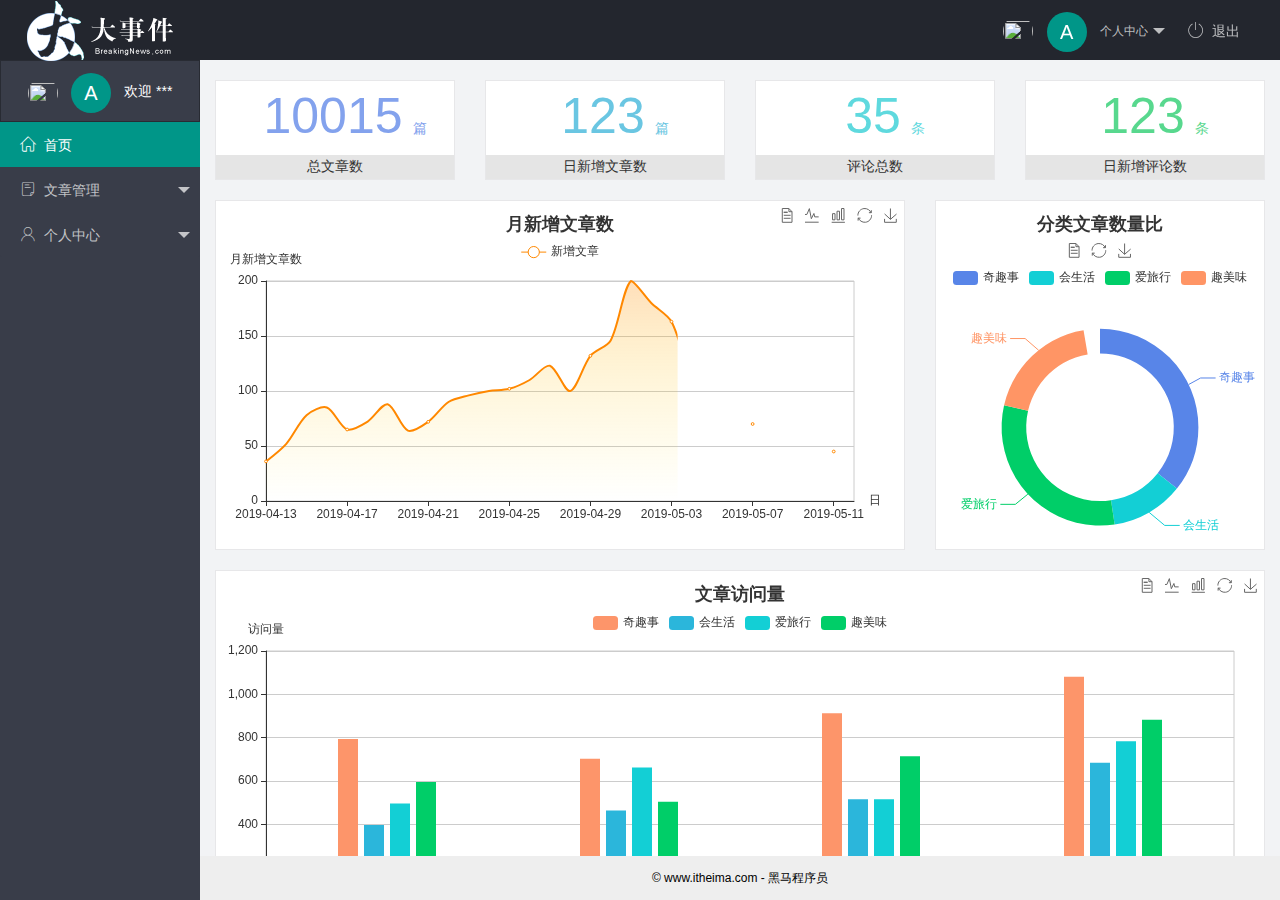
==== commit 3f438899: "完成个人中心功能的开发" ====
--- a/index.html
+++ b/index.html
@@ -24,9 +24,9 @@
                         <span class="text-avatar">A</span> 个人中心
                     </a>
                     <dl class="layui-nav-child">
-                        <dd><a href="javascript:;">基本资料</a></dd>
-                        <dd><a href="javascript:;">更换头像</a></dd>
-                        <dd><a href="javascript:;">重置密码</a></dd>
+                        <dd><a href="/user/user_info.html" target="fm">基本资料</a></dd>
+                        <dd><a href="/user/user_avatar.html" target="fm">更换头像</a></dd>
+                        <dd><a href="/user/user_pwd.html" target="fm">重置密码</a></dd>
                     </dl>
                 </li>
                 <li class="layui-nav-item"><a href="javascript:;" id="btnLogout"><span
@@ -57,9 +57,21 @@
                     <li class="layui-nav-item">
                         <a href="javascript:;"><span class="iconfont icon-user"></span>个人中心</a>
                         <dl class="layui-nav-child">
-                            <dd><a href="javascript:;"><i class="layui-icon layui-icon-app"></i>基本资料</a></dd>
-                            <dd><a href="javascript:;"><i class="layui-icon layui-icon-app"></i>更换头像</a></dd>
-                            <dd><a href="javascript:;"><i class="layui-icon layui-icon-app"></i>重置密码</a></dd>
+                            <dd>
+                                <a href="/user/user_info.html" target="fm">
+                                    <i class="layui-icon layui-icon-app"></i>基本资料
+                                </a>
+                            </dd>
+                            <dd>
+                                <a href="/user/user_avatar.html" target="fm">
+                                    <i class="layui-icon layui-icon-app"></i>更换头像
+                                </a>
+                            </dd>
+                            <dd>
+                                <a href="/user/user_pwd.html" target="fm">
+                                    <i class="layui-icon layui-icon-app"></i>重置密码
+                                </a>
+                            </dd>
                         </dl>
                     </li>
                 </ul>
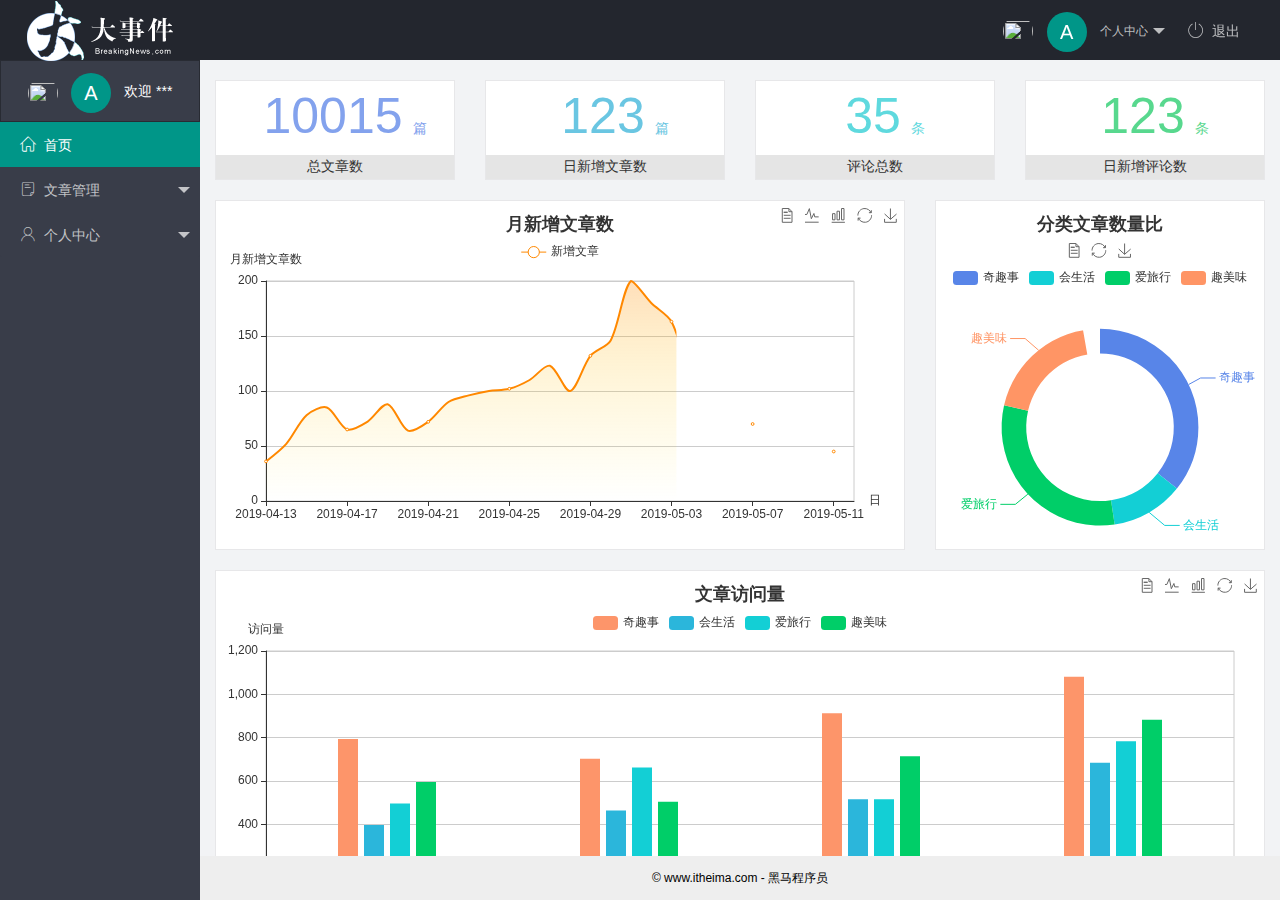
==== commit fc8ade04: "完成文章管理相关功能的开发" ====
--- a/index.html
+++ b/index.html
@@ -49,9 +49,21 @@
                     <li class="layui-nav-item">
                         <a class="" href="javascript:;"><span class="iconfont icon-16"></span>文章管理</a>
                         <dl class="layui-nav-child">
-                            <dd><a href="javascript:;"><i class="layui-icon layui-icon-app"></i>文章类别</a></dd>
-                            <dd><a href="javascript:;"><i class="layui-icon layui-icon-app"></i>文章列表</a></dd>
-                            <dd><a href="javascript:;"><i class="layui-icon layui-icon-app"></i>发表文章</a></dd>
+                            <dd>
+                                <a href="/article/art_cate.html" target="fm">
+                                    <i class="layui-icon layui-icon-app"></i>文章类别
+                                </a>
+                            </dd>
+                            <dd>
+                                <a href="/article/art_list.html" target="fm">
+                                    <i class="layui-icon layui-icon-app"></i>文章列表
+                                </a>
+                            </dd>
+                            <dd>
+                                <a href="/article/art_pub.html" target="fm">
+                                    <i class="layui-icon layui-icon-app"></i>发表文章
+                                </a>
+                            </dd>
                         </dl>
                     </li>
                     <li class="layui-nav-item">
